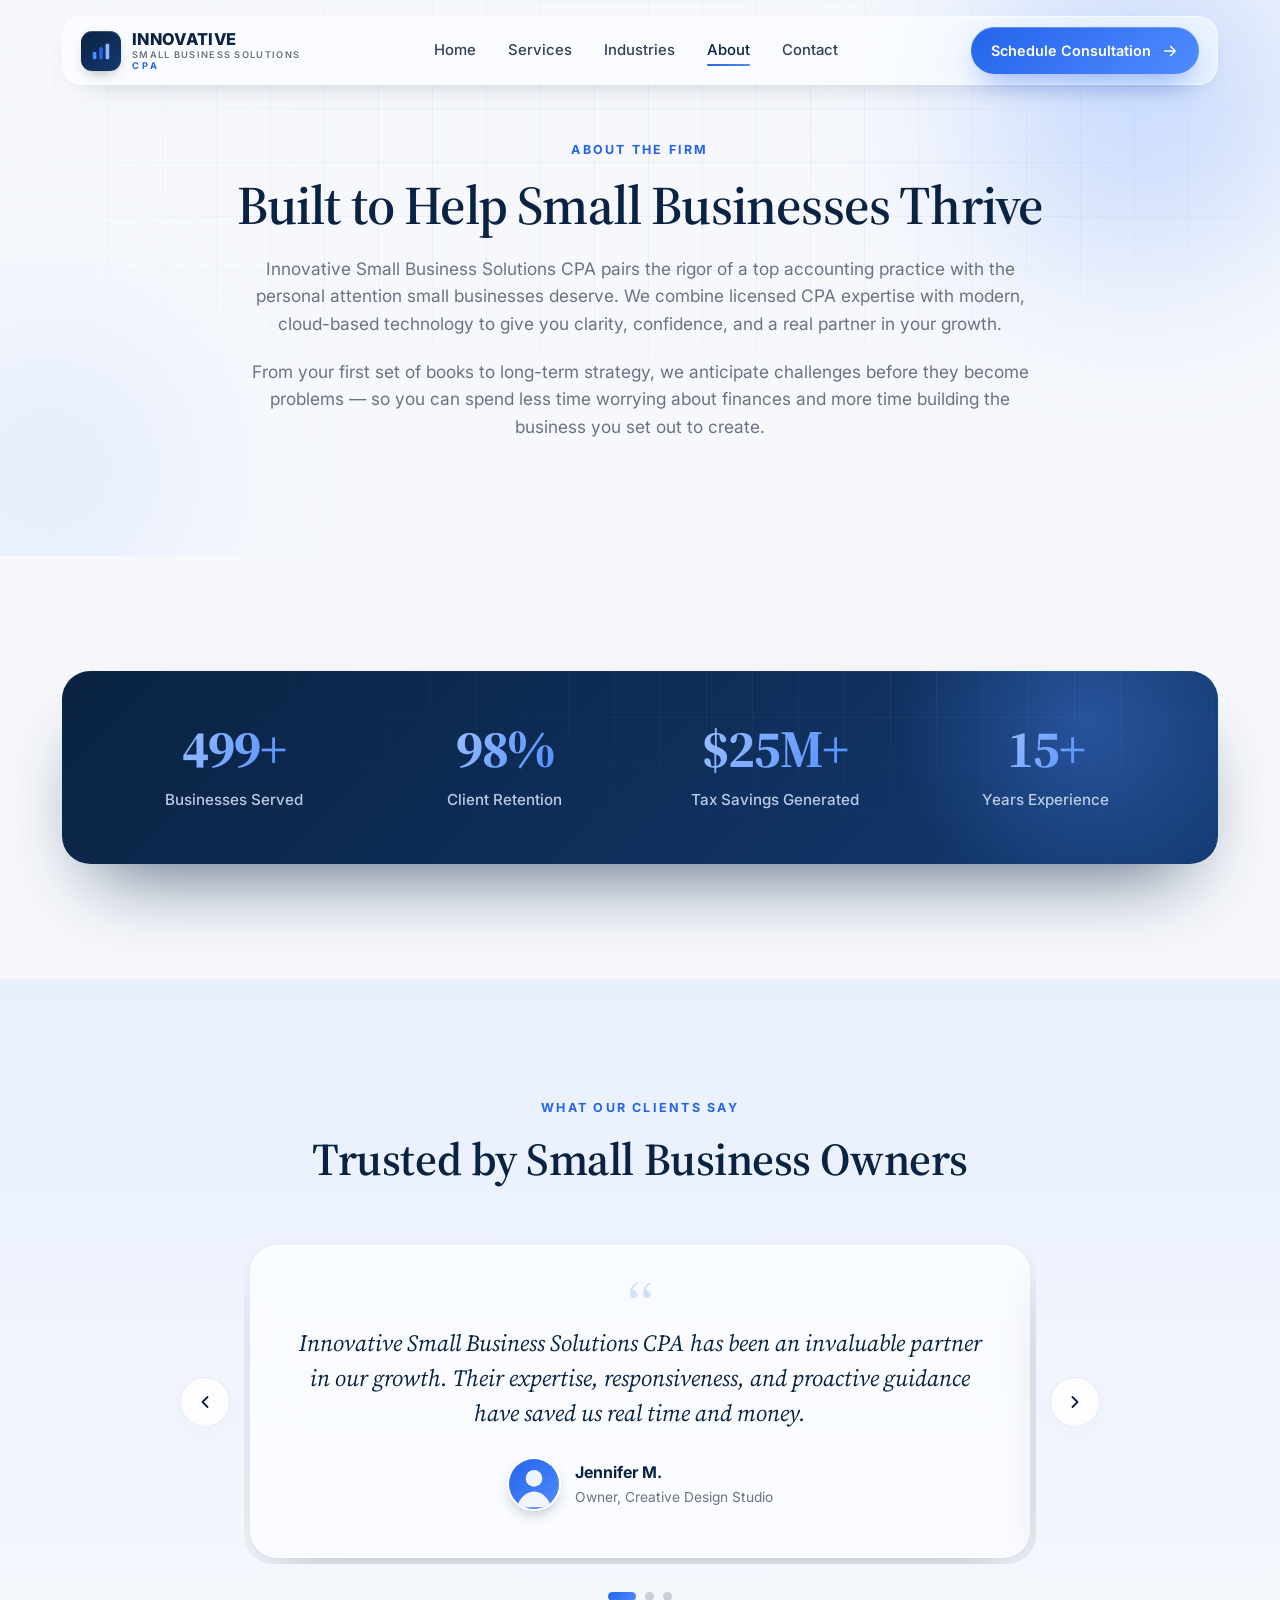
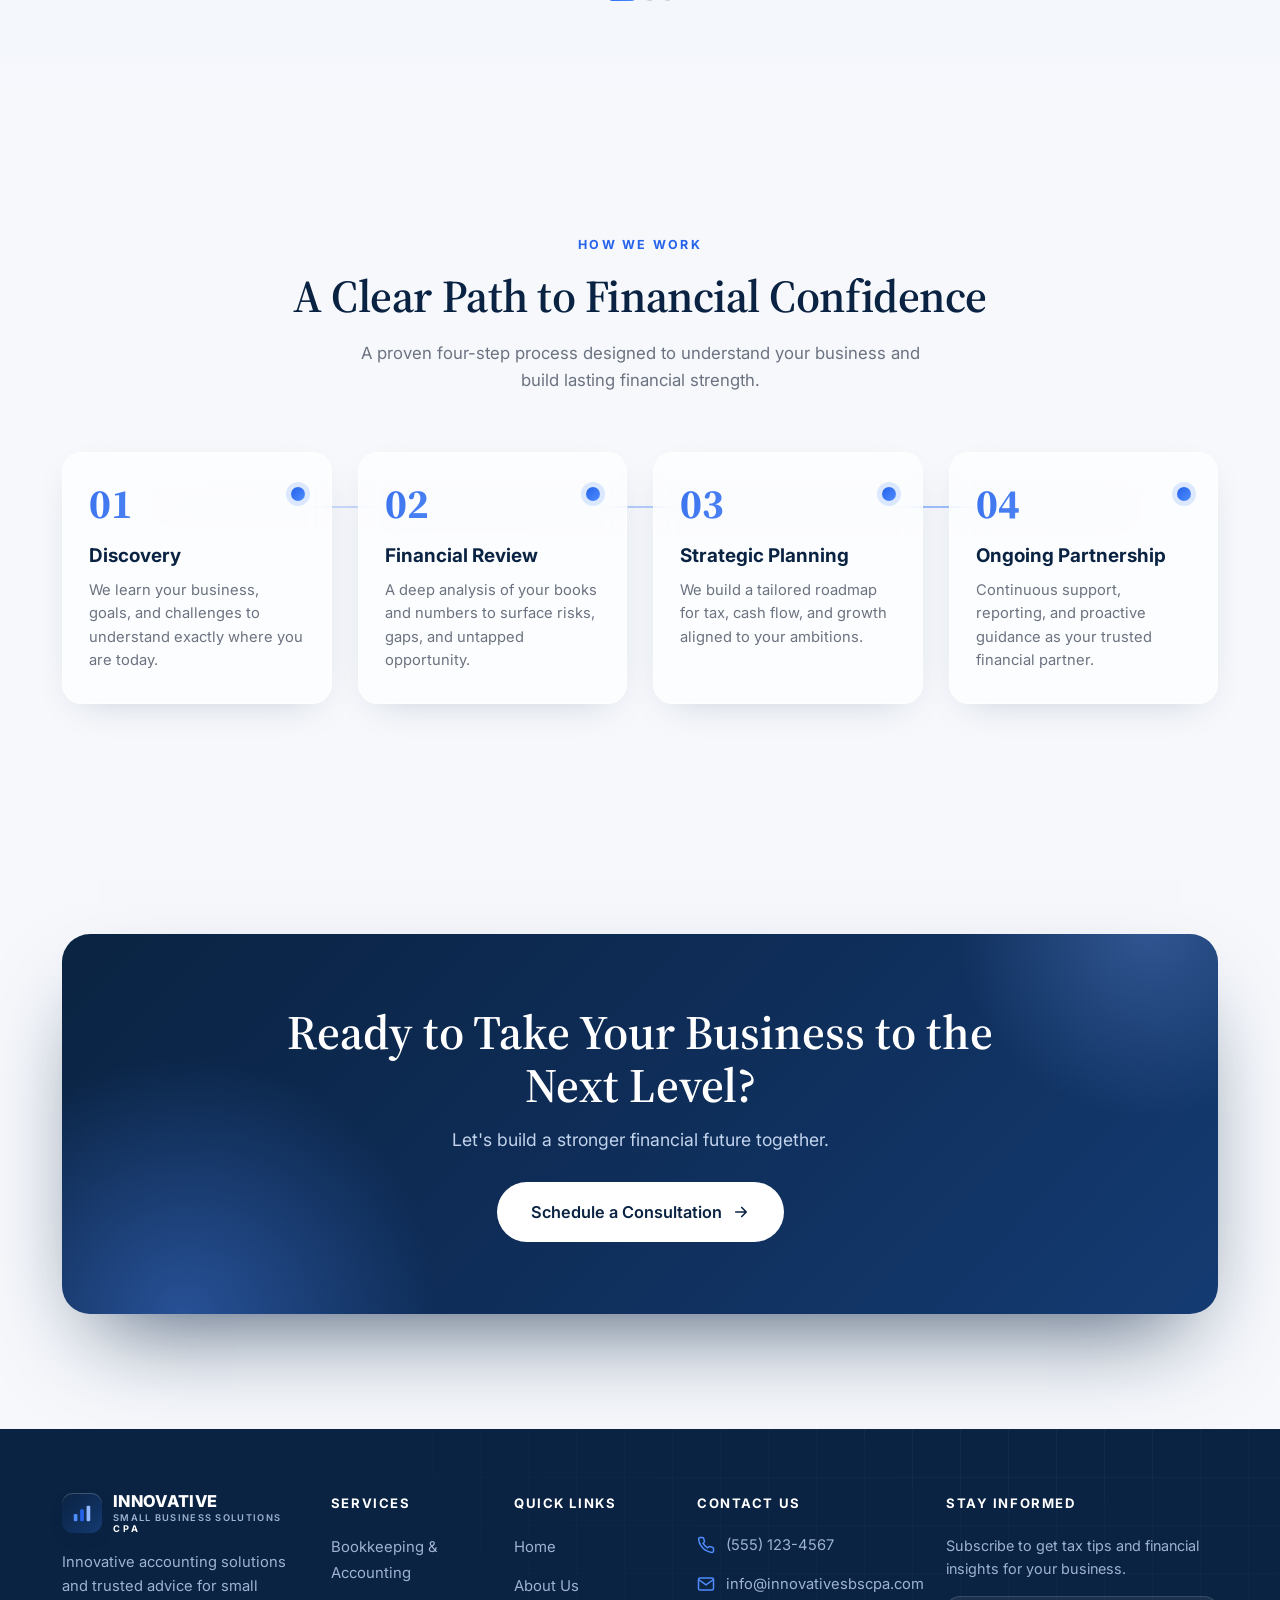
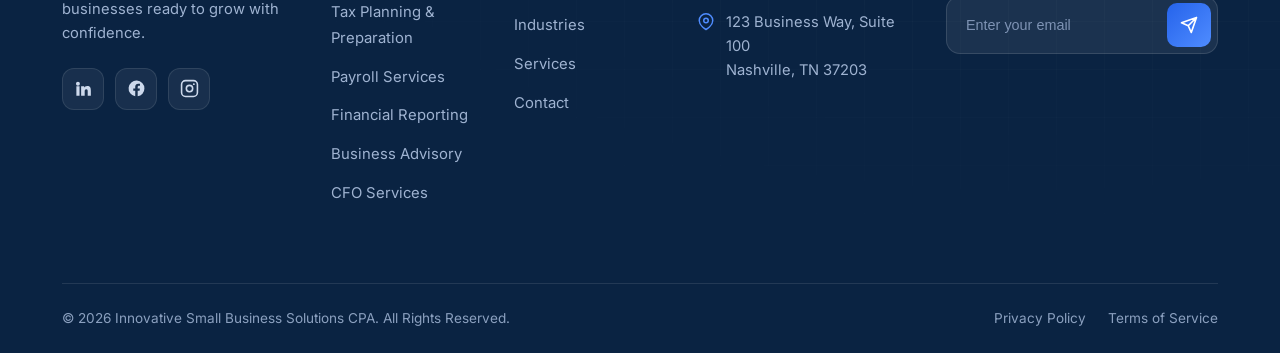
==== about.html @ 0bbaf1e1 "Add multi-page liquid-glass CPA website Restructures the site into separate pages reached from the s" ====
<!DOCTYPE html>
<html lang="en">
<head>
  <meta charset="UTF-8" />
  <meta name="viewport" content="width=device-width, initial-scale=1.0" />

  <title>About | Innovative Small Business Solutions CPA</title>
  <meta name="description" content="Licensed CPA expertise meets modern technology. Learn about our track record, our clients, and the proven process behind Innovative Small Business Solutions CPA." />
  <meta name="keywords" content="about CPA firm, small business accountant, CPA track record, accounting process" />
  <meta name="author" content="Innovative Small Business Solutions CPA" />
  <meta name="theme-color" content="#0A2342" />
  <link rel="canonical" href="https://zjhunter29.github.io/innovative-cpa/about.html" />

  <meta property="og:type" content="website" />
  <meta property="og:title" content="About | Innovative Small Business Solutions CPA" />
  <meta property="og:description" content="Licensed CPA expertise meets modern technology — built to help small businesses thrive." />
  <meta property="og:site_name" content="Innovative Small Business Solutions CPA" />
  <meta property="og:url" content="https://zjhunter29.github.io/innovative-cpa/about.html" />
  <meta name="twitter:card" content="summary_large_image" />
  <meta name="twitter:title" content="About | Innovative Small Business Solutions CPA" />
  <meta name="twitter:description" content="Built to help small businesses thrive." />

  <link rel="icon" href="data:image/svg+xml,%3Csvg xmlns='http://www.w3.org/2000/svg' viewBox='0 0 32 32'%3E%3Crect width='32' height='32' rx='8' fill='%230A2342'/%3E%3Crect x='8' y='17' width='4' height='7' rx='1.5' fill='%234F8CFF'/%3E%3Crect x='14' y='12' width='4' height='12' rx='1.5' fill='%232563EB'/%3E%3Crect x='20' y='8' width='4' height='16' rx='1.5' fill='%2393B8FF'/%3E%3C/svg%3E" />

  <link rel="preconnect" href="https://fonts.googleapis.com" />
  <link rel="preconnect" href="https://fonts.gstatic.com" crossorigin />
  <link href="https://fonts.googleapis.com/css2?family=Inter:wght@400;500;600;700;800;900&family=Source+Serif+4:opsz,wght@8..60,400;8..60,500;8..60,600;8..60,700&display=swap" rel="stylesheet" />

  <link rel="stylesheet" href="styles.css" />
  <noscript><style>.reveal{opacity:1 !important;transform:none !important}</style></noscript>
</head>
<body>
  <a class="skip-link" href="#main">Skip to content</a>

  <header class="nav" id="nav">
    <div class="container">
      <div class="nav-inner">
        <a class="brand" href="index.html" aria-label="Innovative Small Business Solutions CPA home">
          <span class="brand-mark" aria-hidden="true">
            <svg viewBox="0 0 24 24" fill="none"><rect x="3" y="13" width="4" height="8" rx="1.3" fill="#4F8CFF"/><rect x="10" y="8" width="4" height="13" rx="1.3" fill="#2563EB"/><rect x="17" y="4" width="4" height="17" rx="1.3" fill="#93B8FF"/></svg>
          </span>
          <span class="brand-text">
            <span class="b1">INNOVATIVE</span>
            <span class="b2">Small Business Solutions</span>
            <span class="b3">CPA</span>
          </span>
        </a>

        <nav class="nav-menu" aria-label="Primary">
          <div class="nav-links">
            <a href="index.html">Home</a>
            <a href="services.html">Services</a>
            <a href="industries.html">Industries</a>
            <a href="about.html" class="active" aria-current="page">About</a>
            <a href="contact.html">Contact</a>
          </div>
        </nav>

        <div class="nav-cta">
          <a href="contact.html" class="btn btn-primary">
            <span>Schedule Consultation</span>
            <svg viewBox="0 0 24 24" fill="none" stroke="currentColor" stroke-width="2.2" stroke-linecap="round" stroke-linejoin="round" aria-hidden="true"><path d="M5 12h14M13 6l6 6-6 6"/></svg>
          </a>
          <button class="nav-toggle" id="navToggle" aria-label="Toggle menu" aria-expanded="false" aria-controls="mobilePanel">
            <span></span><span></span><span></span>
          </button>
        </div>
      </div>
    </div>
  </header>

  <div class="mobile-panel" id="mobilePanel">
    <a href="index.html">Home <svg viewBox="0 0 24 24" fill="none" stroke="currentColor" stroke-width="2.2" stroke-linecap="round"><path d="M9 6l6 6-6 6"/></svg></a>
    <a href="services.html">Services <svg viewBox="0 0 24 24" fill="none" stroke="currentColor" stroke-width="2.2" stroke-linecap="round"><path d="M9 6l6 6-6 6"/></svg></a>
    <a href="industries.html">Industries <svg viewBox="0 0 24 24" fill="none" stroke="currentColor" stroke-width="2.2" stroke-linecap="round"><path d="M9 6l6 6-6 6"/></svg></a>
    <a href="about.html" class="active" aria-current="page">About <svg viewBox="0 0 24 24" fill="none" stroke="currentColor" stroke-width="2.2" stroke-linecap="round"><path d="M9 6l6 6-6 6"/></svg></a>
    <a href="contact.html">Contact <svg viewBox="0 0 24 24" fill="none" stroke="currentColor" stroke-width="2.2" stroke-linecap="round"><path d="M9 6l6 6-6 6"/></svg></a>
    <a href="contact.html" class="btn btn-primary">Schedule a Consultation</a>
  </div>

  <main id="main">
    <section class="section page-hero" id="about">
      <span class="orb orb-a" aria-hidden="true"></span>
      <span class="orb orb-b" style="opacity:.3" aria-hidden="true"></span>
      <div class="grid-bg" aria-hidden="true"></div>
      <div class="container">
        <div class="center">
          <span class="eyebrow reveal">About the Firm</span>
          <h1 class="page-title reveal d1">Built to Help Small Businesses Thrive</h1>
        </div>
        <div class="about-intro center">
          <p class="reveal d2">Innovative Small Business Solutions CPA pairs the rigor of a top accounting practice with the personal attention small businesses deserve. We combine licensed CPA expertise with modern, cloud-based technology to give you clarity, confidence, and a real partner in your growth.</p>
          <p class="reveal d3">From your first set of books to long-term strategy, we anticipate challenges before they become problems — so you can spend less time worrying about finances and more time building the business you set out to create.</p>
        </div>
      </div>
    </section>

    <!-- STATS -->
    <section class="section stats-band">
      <div class="container">
        <div class="stats-inner reveal">
          <div class="stats-grid">
            <div class="stat">
              <div class="num"><span class="gtext" data-target="500" data-suffix="+">0</span></div>
              <div class="lbl">Businesses Served</div>
            </div>
            <div class="stat">
              <div class="num"><span class="gtext" data-target="98" data-suffix="%">0</span></div>
              <div class="lbl">Client Retention</div>
            </div>
            <div class="stat">
              <div class="num"><span class="gtext" data-prefix="$" data-target="25" data-suffix="M+">0</span></div>
              <div class="lbl">Tax Savings Generated</div>
            </div>
            <div class="stat">
              <div class="num"><span class="gtext" data-target="15" data-suffix="+">0</span></div>
              <div class="lbl">Years Experience</div>
            </div>
          </div>
        </div>
      </div>
    </section>

    <!-- TESTIMONIALS -->
    <section class="section" id="testimonials" style="background:linear-gradient(180deg,rgba(219,232,255,.5),rgba(246,248,252,0))">
      <div class="container">
        <div class="center">
          <span class="eyebrow reveal">What Our Clients Say</span>
          <h2 class="section-title reveal d1">Trusted by Small Business Owners</h2>
        </div>

        <div class="testi-wrap reveal d2">
          <button class="t-arrow t-prev" aria-label="Previous testimonial"><svg viewBox="0 0 24 24" fill="none" stroke="currentColor" stroke-width="2.2" stroke-linecap="round" stroke-linejoin="round"><path d="M15 18l-6-6 6-6"/></svg></button>

          <div class="testi-viewport">
            <div class="testi-track" id="testiTrack">
              <div class="t-slide">
                <div class="t-card">
                  <div class="t-quote-mark">&ldquo;</div>
                  <p class="t-quote">Innovative Small Business Solutions CPA has been an invaluable partner in our growth. Their expertise, responsiveness, and proactive guidance have saved us real time and money.</p>
                  <div class="t-person">
                    <span class="av"><svg viewBox="0 0 54 54"><defs><linearGradient id="t1" x1="0" y1="0" x2="1" y2="1"><stop offset="0" stop-color="#2563EB"/><stop offset="1" stop-color="#4F8CFF"/></linearGradient></defs><rect width="54" height="54" fill="url(#t1)"/><circle cx="27" cy="21" r="9" fill="#fff" opacity=".92"/><path d="M9 52c2-12 12-17 18-17s16 5 18 17z" fill="#fff" opacity=".92"/></svg></span>
                    <div class="pmeta"><div class="pn">Jennifer M.</div><div class="pt">Owner, Creative Design Studio</div></div>
                  </div>
                </div>
              </div>
              <div class="t-slide">
                <div class="t-card">
                  <div class="t-quote-mark">&ldquo;</div>
                  <p class="t-quote">They transformed our messy books into a clear financial picture. For the first time we make decisions with real confidence — it feels like having a CFO on the team.</p>
                  <div class="t-person">
                    <span class="av"><svg viewBox="0 0 54 54"><defs><linearGradient id="t2" x1="0" y1="0" x2="1" y2="1"><stop offset="0" stop-color="#0A2342"/><stop offset="1" stop-color="#2563EB"/></linearGradient></defs><rect width="54" height="54" fill="url(#t2)"/><circle cx="27" cy="21" r="9" fill="#fff" opacity=".92"/><path d="M9 52c2-12 12-17 18-17s16 5 18 17z" fill="#fff" opacity=".92"/></svg></span>
                    <div class="pmeta"><div class="pn">Michael R.</div><div class="pt">Founder, BuildRight Construction</div></div>
                  </div>
                </div>
              </div>
              <div class="t-slide">
                <div class="t-card">
                  <div class="t-quote-mark">&ldquo;</div>
                  <p class="t-quote">Tax season used to be a nightmare. Now it's effortless. Their proactive planning found savings we never knew existed, and the support is genuinely personal.</p>
                  <div class="t-person">
                    <span class="av"><svg viewBox="0 0 54 54"><defs><linearGradient id="t3" x1="0" y1="0" x2="1" y2="1"><stop offset="0" stop-color="#4F8CFF"/><stop offset="1" stop-color="#7AA8FF"/></linearGradient></defs><rect width="54" height="54" fill="url(#t3)"/><circle cx="27" cy="21" r="9" fill="#fff" opacity=".92"/><path d="M9 52c2-12 12-17 18-17s16 5 18 17z" fill="#fff" opacity=".92"/></svg></span>
                    <div class="pmeta"><div class="pn">Sarah L.</div><div class="pt">CEO, Wellness Collective</div></div>
                  </div>
                </div>
              </div>
            </div>
          </div>

          <button class="t-arrow t-next" aria-label="Next testimonial"><svg viewBox="0 0 24 24" fill="none" stroke="currentColor" stroke-width="2.2" stroke-linecap="round" stroke-linejoin="round"><path d="M9 18l6-6-6-6"/></svg></button>
        </div>
        <div class="t-dots" id="testiDots" role="tablist" aria-label="Choose testimonial">
          <button class="t-dot active" role="tab" aria-selected="true" aria-label="Testimonial 1"></button>
          <button class="t-dot" role="tab" aria-selected="false" aria-label="Testimonial 2"></button>
          <button class="t-dot" role="tab" aria-selected="false" aria-label="Testimonial 3"></button>
        </div>
      </div>
    </section>

    <!-- PROCESS -->
    <section class="section" id="process">
      <div class="container">
        <div class="center">
          <span class="eyebrow reveal">How We Work</span>
          <h2 class="section-title reveal d1">A Clear Path to Financial Confidence</h2>
          <p class="section-sub reveal d2">A proven four-step process designed to understand your business and build lasting financial strength.</p>
        </div>

        <div class="proc-grid">
          <div class="proc-line" aria-hidden="true"></div>
          <article class="step reveal d1">
            <span class="sdot" aria-hidden="true"></span>
            <div class="snum">01</div>
            <h4>Discovery</h4>
            <p>We learn your business, goals, and challenges to understand exactly where you are today.</p>
          </article>
          <article class="step reveal d2">
            <span class="sdot" aria-hidden="true"></span>
            <div class="snum">02</div>
            <h4>Financial Review</h4>
            <p>A deep analysis of your books and numbers to surface risks, gaps, and untapped opportunity.</p>
          </article>
          <article class="step reveal d3">
            <span class="sdot" aria-hidden="true"></span>
            <div class="snum">03</div>
            <h4>Strategic Planning</h4>
            <p>We build a tailored roadmap for tax, cash flow, and growth aligned to your ambitions.</p>
          </article>
          <article class="step reveal d4">
            <span class="sdot" aria-hidden="true"></span>
            <div class="snum">04</div>
            <h4>Ongoing Partnership</h4>
            <p>Continuous support, reporting, and proactive guidance as your trusted financial partner.</p>
          </article>
        </div>
      </div>
    </section>

    <section class="section cta-band">
      <div class="container">
        <div class="cta-inner reveal">
          <h2>Ready to Take Your Business to the Next Level?</h2>
          <p>Let's build a stronger financial future together.</p>
          <a href="contact.html" class="btn btn-light">
            <span>Schedule a Consultation</span>
            <svg viewBox="0 0 24 24" fill="none" stroke="currentColor" stroke-width="2.2" stroke-linecap="round" stroke-linejoin="round" aria-hidden="true"><path d="M5 12h14M13 6l6 6-6 6"/></svg>
          </a>
        </div>
      </div>
    </section>
  </main>

  <footer class="footer">
    <div class="container">
      <div class="footer-top">
        <div class="footer-brand fcol">
          <a class="brand" href="index.html" aria-label="Innovative Small Business Solutions CPA home">
            <span class="brand-mark" aria-hidden="true">
              <svg viewBox="0 0 24 24" fill="none"><rect x="3" y="13" width="4" height="8" rx="1.3" fill="#4F8CFF"/><rect x="10" y="8" width="4" height="13" rx="1.3" fill="#2563EB"/><rect x="17" y="4" width="4" height="17" rx="1.3" fill="#93B8FF"/></svg>
            </span>
            <span class="brand-text">
              <span class="b1">INNOVATIVE</span>
              <span class="b2">Small Business Solutions</span>
              <span class="b3">CPA</span>
            </span>
          </a>
          <p>Innovative accounting solutions and trusted advice for small businesses ready to grow with confidence.</p>
          <div class="socials">
            <a href="#" aria-label="LinkedIn"><svg viewBox="0 0 24 24" fill="currentColor"><path d="M4.98 3.5a2.5 2.5 0 1 1 0 5 2.5 2.5 0 0 1 0-5zM3 9h4v12H3zM9 9h3.8v1.7h.1c.5-1 1.8-2 3.7-2 4 0 4.7 2.6 4.7 6V21h-4v-5.3c0-1.3 0-2.9-1.8-2.9s-2 1.4-2 2.8V21H9z"/></svg></a>
            <a href="#" aria-label="Facebook"><svg viewBox="0 0 24 24" fill="currentColor"><path d="M22 12a10 10 0 1 0-11.6 9.9v-7H7.9V12h2.5V9.8c0-2.5 1.5-3.9 3.8-3.9 1.1 0 2.2.2 2.2.2v2.5h-1.3c-1.2 0-1.6.8-1.6 1.6V12h2.8l-.45 2.9h-2.35v7A10 10 0 0 0 22 12z"/></svg></a>
            <a href="#" aria-label="Instagram"><svg viewBox="0 0 24 24" fill="none" stroke="currentColor" stroke-width="2"><rect x="2" y="2" width="20" height="20" rx="5"/><circle cx="12" cy="12" r="4"/><circle cx="17.5" cy="6.5" r="1.2" fill="currentColor" stroke="none"/></svg></a>
          </div>
        </div>

        <div class="fcol">
          <h5>Services</h5>
          <ul>
            <li><a href="services.html">Bookkeeping &amp; Accounting</a></li>
            <li><a href="services.html">Tax Planning &amp; Preparation</a></li>
            <li><a href="services.html">Payroll Services</a></li>
            <li><a href="services.html">Financial Reporting</a></li>
            <li><a href="services.html">Business Advisory</a></li>
            <li><a href="services.html">CFO Services</a></li>
          </ul>
        </div>

        <div class="fcol">
          <h5>Quick Links</h5>
          <ul>
            <li><a href="index.html">Home</a></li>
            <li><a href="about.html">About Us</a></li>
            <li><a href="industries.html">Industries</a></li>
            <li><a href="services.html">Services</a></li>
            <li><a href="contact.html">Contact</a></li>
          </ul>
        </div>

        <div class="fcol">
          <h5>Contact Us</h5>
          <div class="ci"><svg viewBox="0 0 24 24" fill="none" stroke="currentColor" stroke-width="2"><path d="M22 16.9v3a2 2 0 0 1-2.2 2 19.8 19.8 0 0 1-8.6-3 19.5 19.5 0 0 1-6-6 19.8 19.8 0 0 1-3-8.6A2 2 0 0 1 4.1 2h3a2 2 0 0 1 2 1.7c.1 1 .4 1.9.7 2.8a2 2 0 0 1-.5 2.1L8.1 9.9a16 16 0 0 0 6 6l1.3-1.2a2 2 0 0 1 2.1-.5c.9.3 1.8.6 2.8.7a2 2 0 0 1 1.7 2z"/></svg><a href="tel:+15551234567">(555) 123-4567</a></div>
          <div class="ci"><svg viewBox="0 0 24 24" fill="none" stroke="currentColor" stroke-width="2"><rect x="2" y="4" width="20" height="16" rx="2"/><path d="m22 6-10 7L2 6"/></svg><a href="mailto:info@innovativesbscpa.com">info@innovativesbscpa.com</a></div>
          <div class="ci"><svg viewBox="0 0 24 24" fill="none" stroke="currentColor" stroke-width="2"><path d="M21 10c0 7-9 12-9 12s-9-5-9-12a9 9 0 0 1 18 0z"/><circle cx="12" cy="10" r="3"/></svg><span>123 Business Way, Suite 100<br />Nashville, TN 37203</span></div>
        </div>

        <div class="fcol news">
          <h5>Stay Informed</h5>
          <p>Subscribe to get tax tips and financial insights for your business.</p>
          <form class="news-form" id="newsForm" novalidate>
            <input type="email" id="newsEmail" placeholder="Enter your email" aria-label="Email address" required />
            <button type="submit" aria-label="Subscribe"><svg viewBox="0 0 24 24" fill="none" stroke="currentColor" stroke-width="2.2" stroke-linecap="round" stroke-linejoin="round"><path d="M22 2 11 13M22 2l-7 20-4-9-9-4 20-7z"/></svg></button>
          </form>
          <p class="news-note" id="newsNote">Thanks — you're subscribed!</p>
        </div>
      </div>

      <div class="footer-bottom">
        <p>&copy; <span id="year">2026</span> Innovative Small Business Solutions CPA. All Rights Reserved.</p>
        <div class="fb-links">
          <a href="#">Privacy Policy</a>
          <a href="#">Terms of Service</a>
        </div>
      </div>
    </div>
  </footer>

  <script src="script.js"></script>
</body>
</html>
---- styles.css ----
/* ============================================================
   DESIGN TOKENS
============================================================ */
:root{
  --primary:#0A2342;
  --secondary:#2563EB;
  --accent:#4F8CFF;
  --bg:#F6F8FC;
  --text:#111827;
  --subtext:#6B7280;

  --glass:rgba(255,255,255,0.65);
  --glass-strong:rgba(255,255,255,0.82);
  --glass-border:rgba(255,255,255,0.75);
  --glass-shadow:0 24px 60px -22px rgba(10,35,66,0.30);
  --card-shadow:0 12px 40px -18px rgba(10,35,66,0.22);

  --grad-brand:linear-gradient(135deg,#2563EB 0%,#4F8CFF 100%);
  --grad-text:linear-gradient(115deg,#2563EB 0%,#4F8CFF 60%,#7AA8FF 100%);
  --grad-dark:linear-gradient(135deg,#0A2342 0%,#0E2C56 45%,#143b72 100%);

  --font-sans:'Inter',system-ui,-apple-system,Segoe UI,Roboto,Helvetica,Arial,sans-serif;
  --font-serif:'Source Serif 4','Iowan Old Style',Georgia,'Times New Roman',serif;

  --radius-xl:28px;
  --radius:20px;
  --radius-sm:14px;
  --radius-pill:999px;

  --container:1200px;
  --nav-h:78px;

  --ease:cubic-bezier(.22,1,.36,1);
  --ease-out:cubic-bezier(.16,1,.3,1);
}

/* ============================================================
   RESET & BASE
============================================================ */
*,*::before,*::after{box-sizing:border-box;margin:0;padding:0}
html{scroll-behavior:smooth;-webkit-text-size-adjust:100%}
body{
  font-family:var(--font-sans);
  color:var(--text);
  background:var(--bg);
  line-height:1.6;
  -webkit-font-smoothing:antialiased;
  text-rendering:optimizeLegibility;
  overflow-x:hidden;
}
body.menu-open{overflow:hidden}
img,svg{display:block;max-width:100%}
a{color:inherit;text-decoration:none}
button{font-family:inherit;cursor:pointer;border:none;background:none}
ul{list-style:none}
section{scroll-margin-top:var(--nav-h)}
::selection{background:rgba(79,140,255,.25)}

:focus-visible{outline:3px solid var(--accent);outline-offset:3px;border-radius:6px}

.skip-link{
  position:absolute;left:-999px;top:8px;z-index:2000;
  background:var(--primary);color:#fff;padding:10px 18px;border-radius:10px;font-weight:600;
}
.skip-link:focus{left:12px}

/* ============================================================
   LAYOUT HELPERS
============================================================ */
.container{width:100%;max-width:var(--container);margin-inline:auto;padding-inline:22px}
.section{position:relative;padding-block:clamp(64px,9vw,118px);overflow:hidden}
.center{text-align:center}
.eyebrow{
  display:inline-block;font-size:.78rem;font-weight:700;letter-spacing:.18em;
  text-transform:uppercase;color:var(--secondary);margin-bottom:16px;
}
.section-title{
  font-family:var(--font-serif);font-weight:600;color:var(--primary);
  font-size:clamp(1.9rem,3.8vw,2.85rem);line-height:1.12;letter-spacing:-.01em;
}
.section-sub{
  color:var(--subtext);font-size:1.05rem;max-width:600px;margin-top:18px;
}
.center .section-sub{margin-inline:auto}

/* gradient text */
.gtext{
  background:var(--grad-text);-webkit-background-clip:text;background-clip:text;
  -webkit-text-fill-color:transparent;color:transparent;
}

/* ============================================================
   GLASS PRIMITIVE
============================================================ */
.glass{
  background:var(--glass);
  backdrop-filter:blur(22px) saturate(160%);
  -webkit-backdrop-filter:blur(22px) saturate(160%);
  border:1px solid var(--glass-border);
  box-shadow:var(--card-shadow);
}

/* glass light-sweep reflection */
.sweep{position:relative;overflow:hidden}
.sweep::after{
  content:"";position:absolute;inset:0;pointer-events:none;
  background:linear-gradient(120deg,transparent 32%,rgba(255,255,255,.55) 48%,rgba(255,255,255,.18) 54%,transparent 70%);
  transform:translateX(-130%);transition:transform .9s var(--ease-out);
}
.sweep:hover::after{transform:translateX(130%)}

/* ============================================================
   BUTTONS
============================================================ */
.btn{
  display:inline-flex;align-items:center;gap:10px;justify-content:center;
  font-weight:600;font-size:.98rem;padding:15px 26px;border-radius:var(--radius-pill);
  transition:transform .35s var(--ease),box-shadow .35s var(--ease),background .35s var(--ease),color .3s ease;
  white-space:nowrap;
}
.btn svg{width:18px;height:18px;transition:transform .35s var(--ease)}
.btn-primary{
  color:#fff;background:var(--grad-brand);
  box-shadow:0 12px 30px -10px rgba(37,99,235,.6), inset 0 1px 0 rgba(255,255,255,.25);
}
.btn-primary:hover{transform:translateY(-3px);box-shadow:0 20px 40px -10px rgba(37,99,235,.75), 0 0 0 4px rgba(79,140,255,.18)}
.btn-primary:hover svg{transform:translateX(4px)}
.btn-ghost{
  color:var(--primary);background:var(--glass-strong);
  border:1px solid rgba(10,35,66,.10);backdrop-filter:blur(12px);
  box-shadow:0 8px 24px -16px rgba(10,35,66,.4);
}
.btn-ghost:hover{transform:translateY(-3px);border-color:rgba(37,99,235,.35);box-shadow:0 14px 30px -14px rgba(37,99,235,.4)}
.btn-ghost:hover svg{transform:translateY(3px)}
.btn-light{color:var(--primary);background:#fff}
.btn-light:hover{transform:translateY(-3px);box-shadow:0 20px 44px -16px rgba(0,0,0,.4)}
.btn-light:hover svg{transform:translateX(4px)}

/* ============================================================
   BACKGROUND ATMOSPHERE
============================================================ */
.orb{position:absolute;border-radius:50%;filter:blur(70px);opacity:.5;z-index:0;pointer-events:none}
.orb-a{width:520px;height:520px;background:radial-gradient(circle,#7AA8FF,transparent 65%);top:-160px;right:-120px}
.orb-b{width:460px;height:460px;background:radial-gradient(circle,#A5C4FF,transparent 65%);top:240px;left:-180px;opacity:.4}
.grid-bg{
  position:absolute;inset:0;z-index:0;pointer-events:none;
  background-image:linear-gradient(rgba(37,99,235,.06) 1px,transparent 1px),
                   linear-gradient(90deg,rgba(37,99,235,.06) 1px,transparent 1px);
  background-size:54px 54px;
  -webkit-mask-image:radial-gradient(ellipse 80% 60% at 50% 30%,#000 30%,transparent 78%);
  mask-image:radial-gradient(ellipse 80% 60% at 50% 30%,#000 30%,transparent 78%);
  animation:gridpan 28s linear infinite;
}
@keyframes gridpan{from{background-position:0 0}to{background-position:54px 54px}}

/* ============================================================
   NAVBAR
============================================================ */
.nav{
  position:fixed;top:0;left:0;right:0;z-index:1000;
  transition:padding .35s var(--ease),background .35s ease,box-shadow .35s ease,backdrop-filter .35s ease;
  padding:16px 0;
}
.nav-inner{
  display:flex;align-items:center;justify-content:space-between;gap:24px;
  padding:10px 18px;border-radius:var(--radius);
  background:rgba(255,255,255,.55);
  border:1px solid rgba(255,255,255,.6);
  backdrop-filter:blur(18px) saturate(160%);
  -webkit-backdrop-filter:blur(18px) saturate(160%);
  box-shadow:0 10px 34px -22px rgba(10,35,66,.4);
  transition:box-shadow .35s ease,background .35s ease;
}
.nav.scrolled{padding:8px 0}
.nav.scrolled .nav-inner{background:rgba(255,255,255,.78);box-shadow:0 14px 40px -24px rgba(10,35,66,.55)}

.brand{display:flex;align-items:center;gap:11px;flex-shrink:0}
.brand-mark{width:40px;height:40px;border-radius:11px;background:var(--grad-dark);
  display:grid;place-items:center;box-shadow:inset 0 1px 0 rgba(255,255,255,.2),0 6px 16px -8px rgba(10,35,66,.6)}
.brand-mark svg{width:22px;height:22px}
.brand-text{display:flex;flex-direction:column;line-height:1}
.brand-text .b1{font-weight:800;font-size:1.02rem;letter-spacing:.02em;color:var(--primary)}
.brand-text .b2{font-size:.58rem;letter-spacing:.14em;text-transform:uppercase;color:var(--subtext);margin-top:3px;font-weight:600}
.brand-text .b3{font-size:.58rem;letter-spacing:.34em;text-transform:uppercase;color:var(--secondary);font-weight:700;margin-top:2px}

.nav-menu{display:none}
.nav-links{display:flex;align-items:center;gap:4px}
.nav-links a{
  position:relative;font-size:.93rem;font-weight:500;color:#334155;
  padding:9px 14px;border-radius:10px;transition:color .25s ease,background .25s ease;
}
.nav-links a::after{
  content:"";position:absolute;left:14px;right:14px;bottom:5px;height:2px;border-radius:2px;
  background:var(--grad-brand);transform:scaleX(0);transform-origin:left;transition:transform .3s var(--ease);
}
.nav-links a:hover{color:var(--primary)}
.nav-links a.active{color:var(--primary)}
.nav-links a:hover::after,.nav-links a.active::after{transform:scaleX(1)}

.nav-cta{display:flex;align-items:center;gap:10px}
.nav-cta .btn{padding:12px 20px;font-size:.9rem}

.nav-toggle{
  display:inline-flex;flex-direction:column;justify-content:center;gap:5px;
  width:46px;height:46px;border-radius:12px;background:rgba(255,255,255,.6);
  border:1px solid rgba(10,35,66,.08);
}
.nav-toggle span{display:block;width:20px;height:2px;margin-inline:auto;background:var(--primary);border-radius:2px;transition:transform .3s var(--ease),opacity .2s ease}
.nav.open .nav-toggle span:nth-child(1){transform:translateY(7px) rotate(45deg)}
.nav.open .nav-toggle span:nth-child(2){opacity:0}
.nav.open .nav-toggle span:nth-child(3){transform:translateY(-7px) rotate(-45deg)}

/* mobile dropdown panel */
.mobile-panel{
  position:fixed;inset:0 0 0 0;top:0;z-index:999;
  padding:calc(var(--nav-h) + 16px) 22px 28px;
  background:rgba(246,248,252,.92);
  backdrop-filter:blur(22px);-webkit-backdrop-filter:blur(22px);
  transform:translateY(-12px);opacity:0;pointer-events:none;
  transition:opacity .3s ease,transform .35s var(--ease);
  display:flex;flex-direction:column;gap:8px;
}
.nav.open + .mobile-panel{opacity:1;transform:none;pointer-events:auto}
.mobile-panel a{
  font-size:1.15rem;font-weight:600;color:var(--primary);
  padding:16px 18px;border-radius:14px;background:rgba(255,255,255,.6);
  border:1px solid rgba(255,255,255,.7);display:flex;align-items:center;justify-content:space-between;
}
.mobile-panel a.active{border-color:rgba(37,99,235,.4);color:var(--secondary)}
.mobile-panel a svg{width:18px;height:18px;color:var(--secondary)}
.mobile-panel .btn{margin-top:10px;padding:17px}

/* ============================================================
   HERO (home)
============================================================ */
.hero{position:relative;display:grid;align-items:center;min-height:100svh;
  padding-top:calc(var(--nav-h) + 40px);padding-bottom:72px;overflow:hidden}
.hero-grid{display:grid;gap:48px;align-items:center;position:relative;z-index:2}

.hero-badge{
  display:inline-flex;align-items:center;gap:9px;font-size:.8rem;font-weight:600;color:var(--primary);
  padding:8px 15px;border-radius:var(--radius-pill);margin-bottom:26px;
  background:rgba(255,255,255,.6);border:1px solid rgba(255,255,255,.7);
  box-shadow:0 8px 22px -16px rgba(10,35,66,.5);
}
.hero-badge .dot{width:8px;height:8px;border-radius:50%;background:#22c55e;box-shadow:0 0 0 4px rgba(34,197,94,.18);animation:pulse 2.4s ease-in-out infinite}
@keyframes pulse{0%,100%{box-shadow:0 0 0 4px rgba(34,197,94,.18)}50%{box-shadow:0 0 0 7px rgba(34,197,94,.05)}}

.hero h1{
  font-family:var(--font-serif);font-weight:600;color:var(--primary);
  font-size:clamp(2.7rem,6.6vw,4.6rem);line-height:1.04;letter-spacing:-.018em;
}
.hero-lead{color:var(--subtext);font-size:clamp(1.05rem,1.6vw,1.22rem);max-width:520px;margin-top:24px}
.hero-actions{display:flex;flex-wrap:wrap;gap:14px;margin-top:34px}

.trust{display:flex;align-items:center;gap:14px;margin-top:38px}
.avatars{display:flex}
.avatars .av{
  width:42px;height:42px;border-radius:50%;border:2.5px solid #fff;margin-left:-12px;
  box-shadow:0 4px 12px -4px rgba(10,35,66,.4);overflow:hidden;
}
.avatars .av:first-child{margin-left:0}
.trust-text{font-size:.9rem;color:var(--subtext);line-height:1.35}
.trust-text strong{color:var(--primary);font-weight:600;display:block}

/* hero visual / dashboard cluster (static — no float) */
.hero-visual{position:relative;min-height:430px}
.dash{
  position:relative;display:flex;flex-direction:column;gap:18px;
  padding:6px;max-width:420px;margin-inline:auto;
}

.dcard{border-radius:var(--radius);padding:22px 24px;position:relative}
.dcard.glass{box-shadow:var(--glass-shadow)}
.dcard .dlabel{font-size:.74rem;font-weight:700;letter-spacing:.12em;text-transform:uppercase;color:var(--subtext)}
.dcard-main .dtitle{display:flex;align-items:center;justify-content:space-between;margin-bottom:16px}
.dcard-main .dtitle span{font-weight:700;color:var(--primary);font-size:.96rem}
.dcard-main .pill{font-size:.7rem;font-weight:700;color:#16a34a;background:rgba(34,197,94,.12);padding:5px 9px;border-radius:8px}
.drow{display:flex;align-items:flex-end;justify-content:space-between;gap:16px}
.dval{font-size:2rem;font-weight:800;color:var(--primary);line-height:1;letter-spacing:-.02em}
.dval.green{color:#16a34a}
.dsub{font-size:.8rem;color:var(--subtext);margin-top:7px}
.dsub .up{color:#16a34a;font-weight:700}
.chart{width:130px;height:54px;flex-shrink:0}

.dmini{display:flex;align-items:center;gap:16px}
.dmini .icon{
  width:48px;height:48px;border-radius:14px;flex-shrink:0;display:grid;place-items:center;color:#fff;
  box-shadow:0 10px 22px -10px rgba(37,99,235,.6);
}
.dmini .icon.blue{background:var(--grad-brand)}
.dmini .icon.mint{background:linear-gradient(135deg,#10b981,#34d399);box-shadow:0 10px 22px -10px rgba(16,185,129,.6)}
.dmini .icon svg{width:22px;height:22px}
.dmini .meta{flex:1}
.dmini .meta .v{font-size:1.5rem;font-weight:800;color:var(--primary);line-height:1.1;letter-spacing:-.02em}
.dmini .meta .v.mint{color:#10b981}

.spark{position:absolute;border-radius:var(--radius-sm);padding:11px 15px;z-index:3;display:flex;align-items:center;gap:9px;font-size:.8rem;font-weight:600;color:var(--primary)}
.spark svg{width:18px;height:18px;color:var(--secondary)}
.spark-1{top:-14px;left:-10px}
.spark-2{bottom:6px;right:-18px}

/* ============================================================
   PAGE HERO (subpages)
============================================================ */
.page-hero{padding-top:calc(var(--nav-h) + 58px)}
.page-hero .container{position:relative;z-index:2}
.page-title{
  font-family:var(--font-serif);font-weight:600;color:var(--primary);
  font-size:clamp(2.3rem,5vw,3.4rem);line-height:1.08;letter-spacing:-.015em;
}
.page-lead{color:var(--subtext);font-size:clamp(1.02rem,1.5vw,1.18rem);max-width:640px;margin:18px auto 0}
.about-intro{max-width:780px;margin-inline:auto}
.about-intro p{color:var(--subtext);font-size:1.08rem;margin-top:20px}

/* ============================================================
   FEATURE / SERVICE CARDS
============================================================ */
.cards-grid{display:grid;gap:22px;margin-top:54px}
.feature-card{
  border-radius:var(--radius);padding:30px 28px 32px;position:relative;
  transition:transform .45s var(--ease),box-shadow .45s var(--ease);
  background:var(--glass);backdrop-filter:blur(20px) saturate(150%);
  -webkit-backdrop-filter:blur(20px) saturate(150%);
  border:1px solid var(--glass-border);box-shadow:var(--card-shadow);
}
.feature-card::before{
  content:"";position:absolute;inset:0;border-radius:inherit;padding:1.4px;
  background:linear-gradient(135deg,var(--accent),rgba(79,140,255,0) 45%);
  -webkit-mask:linear-gradient(#000 0 0) content-box,linear-gradient(#000 0 0);
  -webkit-mask-composite:xor;mask-composite:exclude;
  opacity:0;transition:opacity .45s ease;pointer-events:none;
}
.feature-card:hover{transform:translateY(-10px);box-shadow:0 32px 60px -28px rgba(37,99,235,.45)}
.feature-card:hover::before{opacity:1}
.ico{
  width:56px;height:56px;border-radius:16px;display:grid;place-items:center;color:#fff;
  background:var(--grad-brand);margin-bottom:22px;
  box-shadow:0 14px 28px -12px rgba(37,99,235,.65),inset 0 1px 0 rgba(255,255,255,.3);
  transition:transform .45s var(--ease);
}
.feature-card:hover .ico{transform:scale(1.06) rotate(-3deg)}
.ico svg{width:27px;height:27px}
.feature-card h3{font-size:1.18rem;color:var(--primary);font-weight:700;margin-bottom:10px}
.feature-card p{color:var(--subtext);font-size:.95rem}

/* ============================================================
   STATS
============================================================ */
.stats-band{position:relative}
.stats-inner{
  border-radius:var(--radius-xl);padding:clamp(34px,5vw,52px);
  background:var(--grad-dark);position:relative;overflow:hidden;
  box-shadow:0 40px 80px -34px rgba(10,35,66,.7);
}
.stats-inner::before{content:"";position:absolute;width:420px;height:420px;border-radius:50%;
  background:radial-gradient(circle,rgba(79,140,255,.35),transparent 65%);top:-160px;right:-80px}
.stats-inner::after{content:"";position:absolute;inset:0;
  background-image:linear-gradient(rgba(255,255,255,.05) 1px,transparent 1px),linear-gradient(90deg,rgba(255,255,255,.05) 1px,transparent 1px);
  background-size:46px 46px;-webkit-mask-image:radial-gradient(ellipse at 70% 0%,#000,transparent 70%);mask-image:radial-gradient(ellipse at 70% 0%,#000,transparent 70%)}
.stats-grid{position:relative;z-index:2;display:grid;gap:30px;grid-template-columns:repeat(2,1fr);text-align:center}
.stat .num{font-family:var(--font-serif);font-weight:700;color:#fff;font-size:clamp(2.3rem,5vw,3.3rem);line-height:1;letter-spacing:-.02em}
.stat .num .gtext{background:linear-gradient(120deg,#9cc0ff,#4F8CFF);-webkit-background-clip:text;background-clip:text;-webkit-text-fill-color:transparent}
.stat .lbl{color:#b9cbe6;font-size:.95rem;margin-top:12px;font-weight:500}

/* ============================================================
   TESTIMONIALS
============================================================ */
.testi-wrap{position:relative;max-width:920px;margin:54px auto 0;display:flex;align-items:center;gap:14px}
.testi-viewport{overflow:hidden;flex:1;border-radius:var(--radius-xl)}
.testi-track{display:flex;transition:transform .65s var(--ease)}
.t-slide{min-width:100%;padding:6px}
.t-card{
  border-radius:var(--radius-xl);padding:clamp(28px,4vw,46px);text-align:center;position:relative;
  background:var(--glass);backdrop-filter:blur(20px) saturate(150%);-webkit-backdrop-filter:blur(20px) saturate(150%);
  border:1px solid var(--glass-border);box-shadow:var(--glass-shadow);
}
.t-quote-mark{font-family:var(--font-serif);font-size:4.5rem;line-height:.5;color:rgba(37,99,235,.18);height:34px}
.t-quote{font-family:var(--font-serif);font-size:clamp(1.1rem,2vw,1.45rem);color:var(--primary);font-style:italic;line-height:1.5;margin-bottom:26px}
.t-person{display:flex;align-items:center;justify-content:center;gap:14px}
.t-person .av{width:54px;height:54px;border-radius:50%;overflow:hidden;border:2px solid #fff;box-shadow:0 6px 16px -6px rgba(10,35,66,.4)}
.t-person .pmeta{text-align:left}
.t-person .pmeta .pn{font-weight:700;color:var(--primary)}
.t-person .pmeta .pt{font-size:.86rem;color:var(--subtext)}

.t-arrow{
  width:50px;height:50px;border-radius:50%;flex-shrink:0;display:grid;place-items:center;color:var(--primary);
  background:var(--glass-strong);border:1px solid rgba(10,35,66,.08);box-shadow:var(--card-shadow);
  transition:transform .3s var(--ease),color .3s ease,background .3s ease;
}
.t-arrow:hover{transform:scale(1.08);color:var(--secondary)}
.t-arrow svg{width:20px;height:20px}
.t-dots{display:flex;justify-content:center;gap:9px;margin-top:28px}
.t-dot{width:9px;height:9px;border-radius:50%;background:rgba(10,35,66,.18);transition:all .35s var(--ease)}
.t-dot.active{width:28px;border-radius:6px;background:var(--grad-brand)}

/* ============================================================
   INDUSTRIES
============================================================ */
.ind-grid{display:grid;gap:18px;margin-top:54px;grid-template-columns:repeat(2,1fr)}
.ind-card{
  border-radius:var(--radius);padding:26px 24px;display:flex;align-items:center;gap:16px;
  background:var(--glass);backdrop-filter:blur(16px);-webkit-backdrop-filter:blur(16px);
  border:1px solid var(--glass-border);box-shadow:var(--card-shadow);
  transition:transform .4s var(--ease),box-shadow .4s var(--ease);
}
.ind-card:hover{transform:translateY(-6px);box-shadow:0 26px 50px -26px rgba(37,99,235,.4)}
.ind-card .iico{
  width:50px;height:50px;border-radius:14px;flex-shrink:0;display:grid;place-items:center;color:var(--secondary);
  background:linear-gradient(135deg,rgba(37,99,235,.12),rgba(79,140,255,.05));border:1px solid rgba(37,99,235,.12);
  transition:transform .4s var(--ease)}
.ind-card:hover .iico{transform:scale(1.08)}
.ind-card .iico svg{width:25px;height:25px}
.ind-card h4{font-size:1.05rem;color:var(--primary)}
.ind-card p{font-size:.84rem;color:var(--subtext);margin-top:3px}

/* ============================================================
   PROCESS
============================================================ */
.proc-grid{position:relative;display:grid;gap:26px;margin-top:58px}
.proc-line{display:none}
.step{position:relative;border-radius:var(--radius);padding:30px 26px;background:var(--glass);
  backdrop-filter:blur(16px);-webkit-backdrop-filter:blur(16px);border:1px solid var(--glass-border);box-shadow:var(--card-shadow);
  transition:transform .4s var(--ease),box-shadow .4s var(--ease)}
.step:hover{transform:translateY(-8px);box-shadow:0 30px 56px -28px rgba(37,99,235,.4)}
.step .snum{font-family:var(--font-serif);font-size:2.6rem;font-weight:700;line-height:1;
  background:var(--grad-text);-webkit-background-clip:text;background-clip:text;-webkit-text-fill-color:transparent;opacity:.9}
.step .sdot{position:absolute;top:34px;right:26px;width:14px;height:14px;border-radius:50%;background:var(--grad-brand);box-shadow:0 0 0 5px rgba(79,140,255,.18)}
.step h4{font-size:1.18rem;color:var(--primary);margin:16px 0 8px}
.step p{font-size:.92rem;color:var(--subtext)}

/* ============================================================
   CONTACT
============================================================ */
.contact-grid{display:grid;gap:30px}
.contact-card{
  border-radius:var(--radius-xl);padding:clamp(26px,3.5vw,40px);
  background:var(--glass);backdrop-filter:blur(20px) saturate(150%);-webkit-backdrop-filter:blur(20px) saturate(150%);
  border:1px solid var(--glass-border);box-shadow:var(--glass-shadow);
}
.contact-card h2{font-family:var(--font-serif);font-weight:600;font-size:1.6rem;color:var(--primary);margin-bottom:8px}
.contact-card > p.muted{color:var(--subtext);font-size:.96rem;margin-bottom:26px}
.cinfo{display:flex;gap:14px;align-items:flex-start;margin-bottom:22px}
.cinfo:last-of-type{margin-bottom:0}
.cinfo .ci-ico{width:46px;height:46px;border-radius:13px;flex-shrink:0;display:grid;place-items:center;color:#fff;
  background:var(--grad-brand);box-shadow:0 10px 22px -12px rgba(37,99,235,.6)}
.cinfo .ci-ico svg{width:21px;height:21px}
.cinfo .ci-meta .k{font-size:.74rem;font-weight:700;letter-spacing:.1em;text-transform:uppercase;color:var(--subtext)}
.cinfo .ci-meta .v{color:var(--primary);font-weight:600;margin-top:3px}
.cinfo .ci-meta a{transition:color .25s ease}
.cinfo .ci-meta a:hover{color:var(--secondary)}
.contact-socials{display:flex;gap:11px;margin-top:28px;padding-top:24px;border-top:1px solid rgba(10,35,66,.08)}
.contact-socials a{width:42px;height:42px;border-radius:12px;display:grid;place-items:center;color:var(--primary);
  background:rgba(37,99,235,.08);border:1px solid rgba(37,99,235,.12);transition:all .3s var(--ease)}
.contact-socials a:hover{background:var(--grad-brand);color:#fff;transform:translateY(-3px);border-color:transparent}
.contact-socials a svg{width:19px;height:19px}

.field{margin-bottom:18px}
.field-row{display:grid;gap:18px}
.field label{display:block;font-size:.85rem;font-weight:600;color:var(--primary);margin-bottom:7px}
.field input,.field textarea,.field select{
  width:100%;font-family:inherit;font-size:.96rem;color:var(--text);
  padding:13px 15px;border-radius:12px;border:1px solid rgba(10,35,66,.14);
  background:rgba(255,255,255,.85);transition:border-color .25s ease,box-shadow .25s ease;
}
.field textarea{min-height:140px;resize:vertical}
.field input:focus,.field textarea:focus,.field select:focus{outline:none;border-color:var(--accent);box-shadow:0 0 0 4px rgba(79,140,255,.16)}
.field input::placeholder,.field textarea::placeholder{color:#9aa6b6}
.form-submit{width:100%;margin-top:4px}
.form-note{margin-top:16px;padding:13px 16px;border-radius:12px;background:rgba(34,197,94,.12);
  border:1px solid rgba(34,197,94,.25);color:#15803d;font-size:.92rem;font-weight:600;display:none}
.form-note.show{display:block}

/* ============================================================
   CTA BANNER
============================================================ */
.cta-band{position:relative}
.cta-inner{
  border-radius:var(--radius-xl);padding:clamp(40px,6vw,72px);position:relative;overflow:hidden;
  background:var(--grad-dark);box-shadow:0 44px 90px -36px rgba(10,35,66,.75);
  display:flex;flex-direction:column;align-items:center;text-align:center;gap:14px;
}
.cta-inner::before{content:"";position:absolute;width:560px;height:560px;border-radius:50%;left:-160px;bottom:-280px;
  background:radial-gradient(circle,rgba(79,140,255,.4),transparent 65%)}
.cta-inner::after{content:"";position:absolute;width:420px;height:420px;border-radius:50%;right:-140px;top:-220px;
  background:radial-gradient(circle,rgba(124,168,255,.3),transparent 65%)}
.cta-inner > *{position:relative;z-index:2}
.cta-inner h2{font-family:var(--font-serif);font-weight:600;color:#fff;font-size:clamp(1.9rem,4vw,3rem);line-height:1.1;max-width:760px}
.cta-inner p{color:#c2d3ec;font-size:1.1rem;max-width:520px}
.cta-inner .btn{margin-top:14px;padding:17px 34px;font-size:1.02rem}

/* ============================================================
   FOOTER
============================================================ */
.footer{background:var(--primary);color:#cdd9ec;position:relative;overflow:hidden;margin-top:0}
.footer::before{content:"";position:absolute;inset:0;background-image:linear-gradient(rgba(255,255,255,.03) 1px,transparent 1px),linear-gradient(90deg,rgba(255,255,255,.03) 1px,transparent 1px);background-size:48px 48px;-webkit-mask-image:radial-gradient(ellipse at 80% 0%,#000,transparent 60%);mask-image:radial-gradient(ellipse at 80% 0%,#000,transparent 60%)}
.footer-top{position:relative;z-index:2;display:grid;gap:42px;padding-block:64px;grid-template-columns:1fr}
.footer-brand .brand-text .b1,.footer-brand .brand-text .b3{color:#fff}
.footer-brand .brand-text .b2{color:#9fb3d1}
.footer-brand p{margin-top:18px;font-size:.92rem;color:#9fb3d1;max-width:300px}
.socials{display:flex;gap:11px;margin-top:22px}
.socials a{width:42px;height:42px;border-radius:12px;display:grid;place-items:center;color:#cdd9ec;
  background:rgba(255,255,255,.06);border:1px solid rgba(255,255,255,.1);transition:all .3s var(--ease)}
.socials a:hover{background:var(--grad-brand);color:#fff;transform:translateY(-3px);border-color:transparent}
.socials a svg{width:19px;height:19px}

.fcol h5{color:#fff;font-size:.82rem;font-weight:700;letter-spacing:.12em;text-transform:uppercase;margin-bottom:20px}
.fcol ul li{margin-bottom:13px}
.fcol ul a{font-size:.93rem;color:#9fb3d1;transition:color .25s ease}
.fcol ul a:hover{color:#fff}
.fcol .ci{display:flex;gap:11px;margin-bottom:15px;font-size:.92rem;color:#9fb3d1;align-items:flex-start}
.fcol .ci svg{width:18px;height:18px;color:var(--accent);flex-shrink:0;margin-top:2px}

.news p{font-size:.9rem;color:#9fb3d1;margin-bottom:16px}
.news-form{display:flex;gap:8px;background:rgba(255,255,255,.07);border:1px solid rgba(255,255,255,.12);border-radius:14px;padding:6px}
.news-form input{flex:1;background:none;border:none;color:#fff;padding:11px 13px;font-size:.9rem;outline:none}
.news-form input::placeholder{color:#7e93b4}
.news-form button{width:44px;height:44px;border-radius:10px;background:var(--grad-brand);color:#fff;display:grid;place-items:center;flex-shrink:0;transition:transform .3s var(--ease)}
.news-form button:hover{transform:translateY(-2px)}
.news-form button svg{width:18px;height:18px}
.news-note{font-size:.82rem;color:#22c55e;margin-top:10px;opacity:0;transition:opacity .3s ease}
.news-note.show{opacity:1}

.footer-bottom{position:relative;z-index:2;border-top:1px solid rgba(255,255,255,.1);padding-block:24px;
  display:flex;flex-direction:column;gap:12px;align-items:center;text-align:center;font-size:.85rem;color:#8ba0bf}
.footer-bottom .fb-links{display:flex;gap:22px;flex-wrap:wrap;justify-content:center}
.footer-bottom a:hover{color:#fff}

/* ============================================================
   SCROLL REVEAL
============================================================ */
.reveal{opacity:0;transform:translateY(30px);transition:opacity .8s var(--ease),transform .8s var(--ease)}
.reveal.in{opacity:1;transform:none}
.reveal.d1{transition-delay:.08s}.reveal.d2{transition-delay:.16s}.reveal.d3{transition-delay:.24s}
.reveal.d4{transition-delay:.32s}.reveal.d5{transition-delay:.40s}.reveal.d6{transition-delay:.48s}

/* ============================================================
   RESPONSIVE
============================================================ */
@media (min-width:560px){
  .field-row{grid-template-columns:1fr 1fr}
}
@media (min-width:600px){
  .stats-grid{grid-template-columns:repeat(4,1fr)}
  .cards-grid{grid-template-columns:repeat(2,1fr)}
  .ind-grid{grid-template-columns:repeat(3,1fr)}
}
@media (min-width:768px){
  .footer-top{grid-template-columns:1.4fr 1fr 1fr;column-gap:40px}
  .news{grid-column:1/-1}
  .footer-bottom{flex-direction:row;justify-content:space-between;text-align:left}
}
@media (min-width:900px){
  .contact-grid{grid-template-columns:.85fr 1.15fr;align-items:start}
}
@media (min-width:960px){
  .nav-menu{display:flex;align-items:center;gap:18px}
  .nav-toggle{display:none}
  .mobile-panel{display:none}
  .hero-grid{grid-template-columns:1.05fr .95fr}
  .cards-grid{grid-template-columns:repeat(3,1fr)}
  .proc-grid{grid-template-columns:repeat(4,1fr)}
  .proc-line{display:block;position:absolute;top:54px;left:8%;right:8%;height:2px;z-index:0;
    background:linear-gradient(90deg,rgba(37,99,235,.15),rgba(79,140,255,.6),rgba(37,99,235,.15));
    background-size:200% 100%;animation:flowline 4s linear infinite}
  .footer-top{grid-template-columns:1.5fr 1fr 1fr 1.3fr}
  .news{grid-column:auto}
}
@keyframes flowline{from{background-position:0 0}to{background-position:200% 0}}
@media (min-width:1100px){
  .footer-top{grid-template-columns:1.6fr 1fr 1fr 1fr 1.4fr}
}

@media (max-width:520px){
  .hero-actions .btn{flex:1}
}

/* ============================================================
   REDUCED MOTION
============================================================ */
@media (prefers-reduced-motion:reduce){
  *,*::before,*::after{animation-duration:.001ms !important;animation-iteration-count:1 !important;transition-duration:.001ms !important;scroll-behavior:auto !important}
  .reveal{opacity:1;transform:none}
}
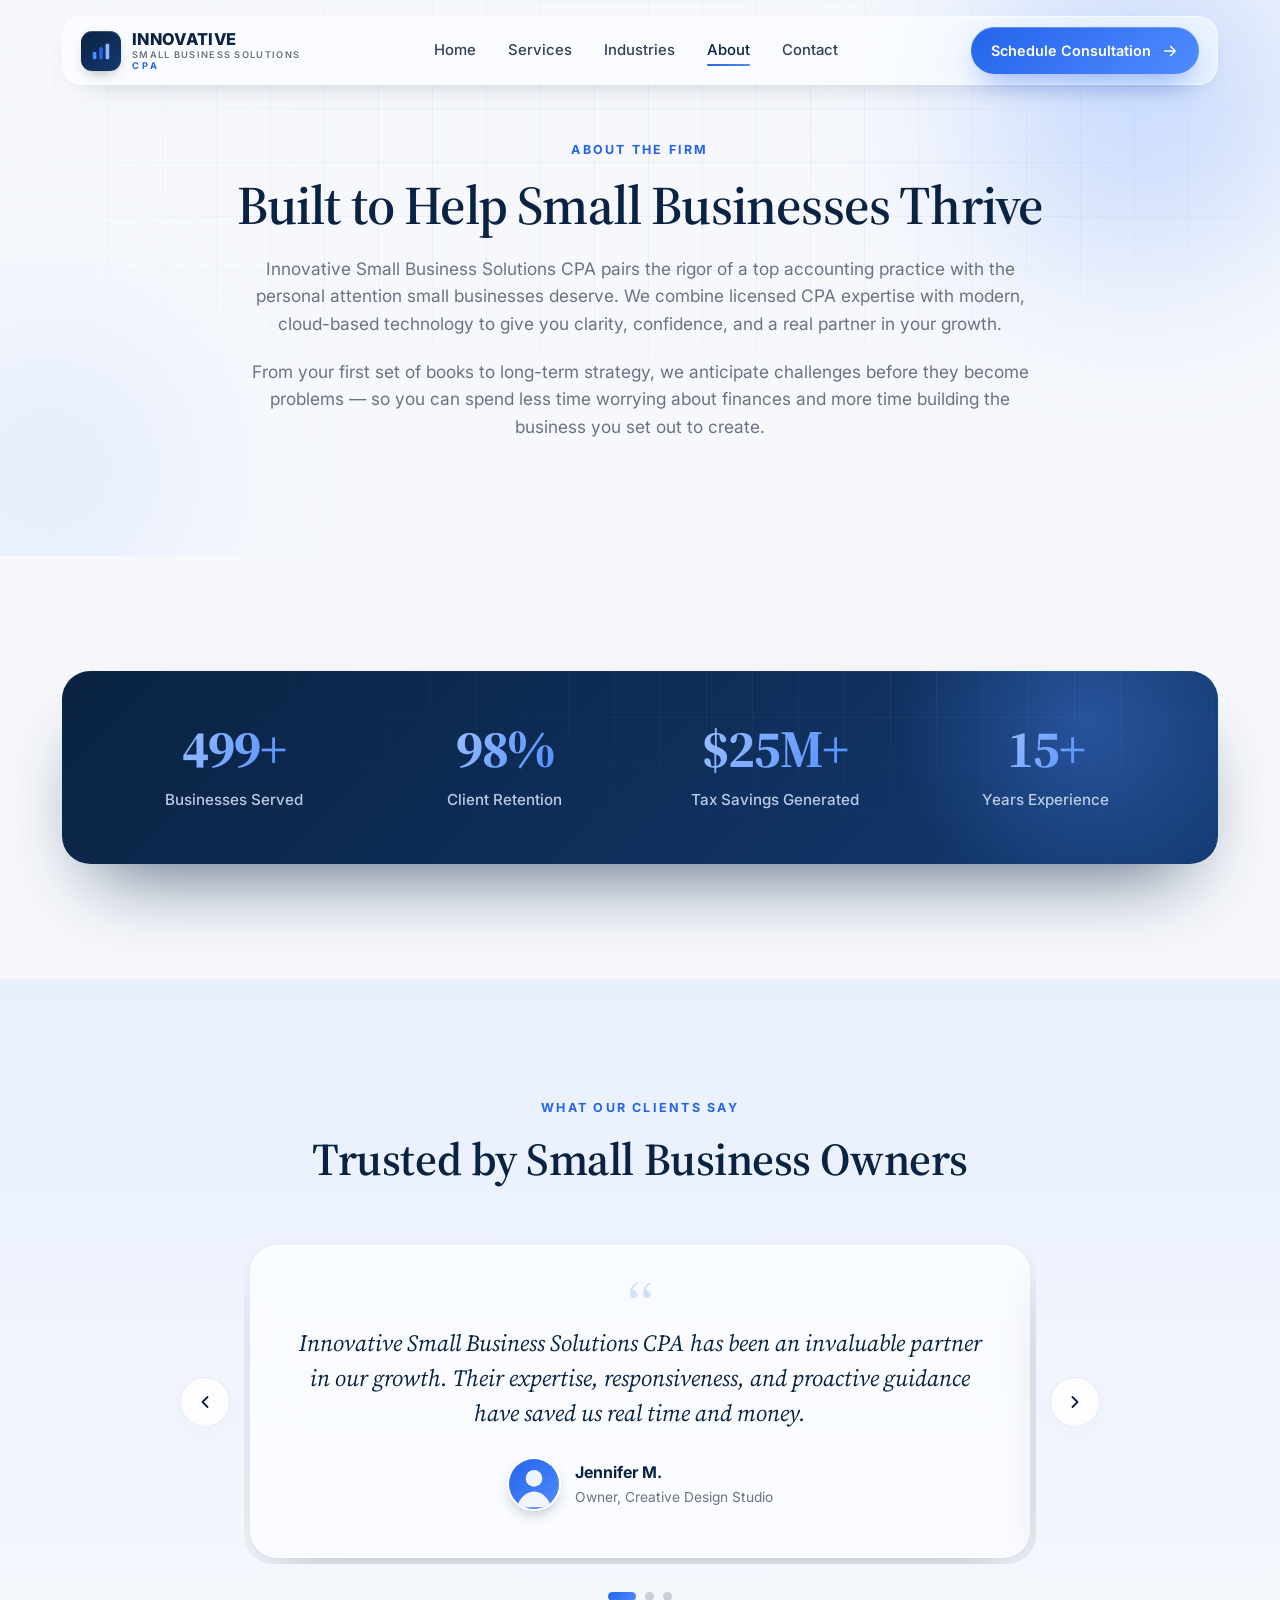
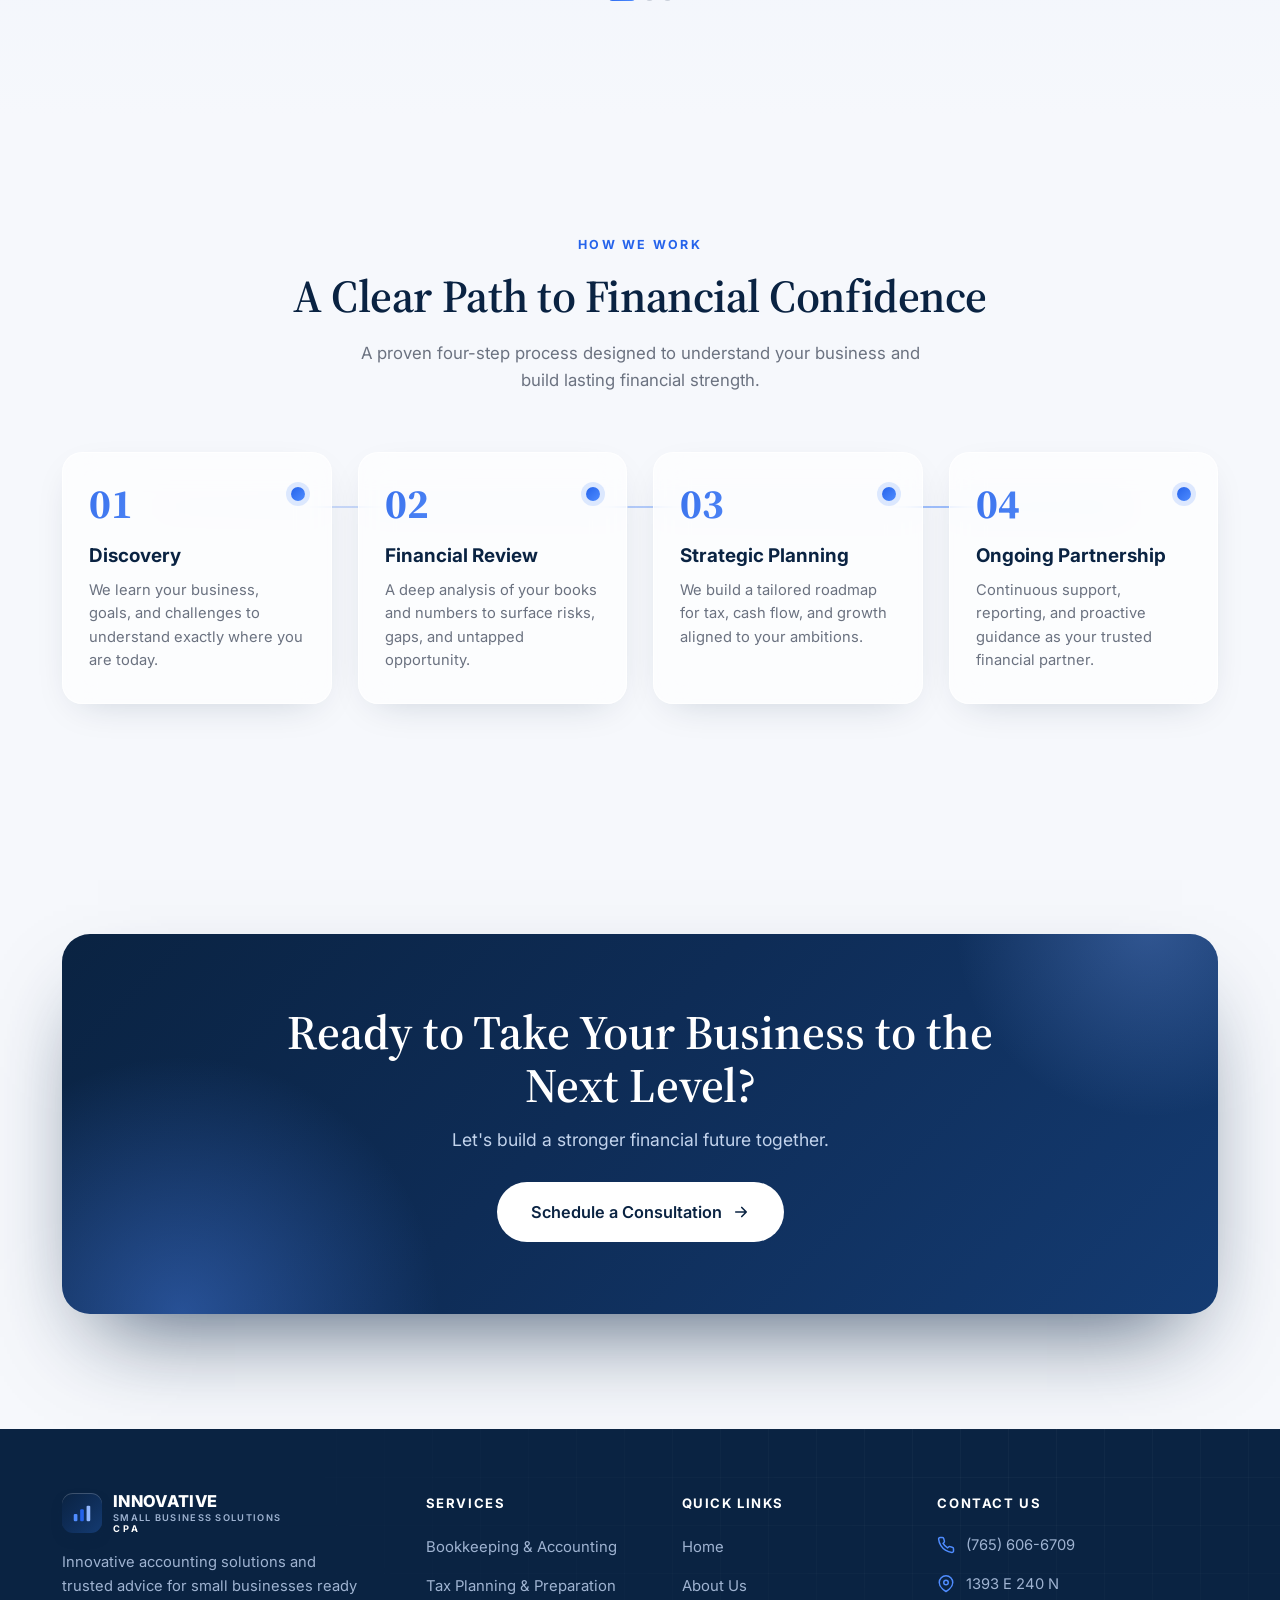
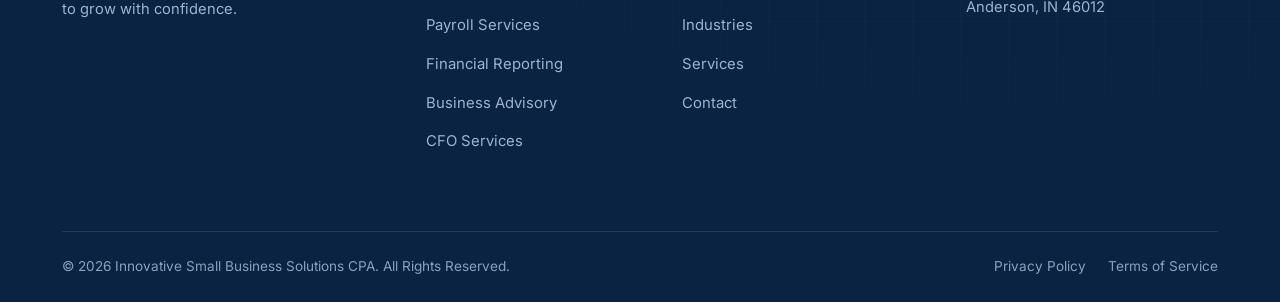
==== commit e60a01d1: "Update contact info and trim site elements - Update business phone to (765) 606-6709 and address to " ====
--- a/about.html
+++ b/about.html
@@ -245,11 +245,6 @@
             </span>
           </a>
           <p>Innovative accounting solutions and trusted advice for small businesses ready to grow with confidence.</p>
-          <div class="socials">
-            <a href="#" aria-label="LinkedIn"><svg viewBox="0 0 24 24" fill="currentColor"><path d="M4.98 3.5a2.5 2.5 0 1 1 0 5 2.5 2.5 0 0 1 0-5zM3 9h4v12H3zM9 9h3.8v1.7h.1c.5-1 1.8-2 3.7-2 4 0 4.7 2.6 4.7 6V21h-4v-5.3c0-1.3 0-2.9-1.8-2.9s-2 1.4-2 2.8V21H9z"/></svg></a>
-            <a href="#" aria-label="Facebook"><svg viewBox="0 0 24 24" fill="currentColor"><path d="M22 12a10 10 0 1 0-11.6 9.9v-7H7.9V12h2.5V9.8c0-2.5 1.5-3.9 3.8-3.9 1.1 0 2.2.2 2.2.2v2.5h-1.3c-1.2 0-1.6.8-1.6 1.6V12h2.8l-.45 2.9h-2.35v7A10 10 0 0 0 22 12z"/></svg></a>
-            <a href="#" aria-label="Instagram"><svg viewBox="0 0 24 24" fill="none" stroke="currentColor" stroke-width="2"><rect x="2" y="2" width="20" height="20" rx="5"/><circle cx="12" cy="12" r="4"/><circle cx="17.5" cy="6.5" r="1.2" fill="currentColor" stroke="none"/></svg></a>
-          </div>
         </div>
 
         <div class="fcol">
@@ -277,19 +272,8 @@
 
         <div class="fcol">
           <h5>Contact Us</h5>
-          <div class="ci"><svg viewBox="0 0 24 24" fill="none" stroke="currentColor" stroke-width="2"><path d="M22 16.9v3a2 2 0 0 1-2.2 2 19.8 19.8 0 0 1-8.6-3 19.5 19.5 0 0 1-6-6 19.8 19.8 0 0 1-3-8.6A2 2 0 0 1 4.1 2h3a2 2 0 0 1 2 1.7c.1 1 .4 1.9.7 2.8a2 2 0 0 1-.5 2.1L8.1 9.9a16 16 0 0 0 6 6l1.3-1.2a2 2 0 0 1 2.1-.5c.9.3 1.8.6 2.8.7a2 2 0 0 1 1.7 2z"/></svg><a href="tel:+15551234567">(555) 123-4567</a></div>
-          <div class="ci"><svg viewBox="0 0 24 24" fill="none" stroke="currentColor" stroke-width="2"><rect x="2" y="4" width="20" height="16" rx="2"/><path d="m22 6-10 7L2 6"/></svg><a href="mailto:info@innovativesbscpa.com">info@innovativesbscpa.com</a></div>
-          <div class="ci"><svg viewBox="0 0 24 24" fill="none" stroke="currentColor" stroke-width="2"><path d="M21 10c0 7-9 12-9 12s-9-5-9-12a9 9 0 0 1 18 0z"/><circle cx="12" cy="10" r="3"/></svg><span>123 Business Way, Suite 100<br />Nashville, TN 37203</span></div>
-        </div>
-
-        <div class="fcol news">
-          <h5>Stay Informed</h5>
-          <p>Subscribe to get tax tips and financial insights for your business.</p>
-          <form class="news-form" id="newsForm" novalidate>
-            <input type="email" id="newsEmail" placeholder="Enter your email" aria-label="Email address" required />
-            <button type="submit" aria-label="Subscribe"><svg viewBox="0 0 24 24" fill="none" stroke="currentColor" stroke-width="2.2" stroke-linecap="round" stroke-linejoin="round"><path d="M22 2 11 13M22 2l-7 20-4-9-9-4 20-7z"/></svg></button>
-          </form>
-          <p class="news-note" id="newsNote">Thanks — you're subscribed!</p>
+          <div class="ci"><svg viewBox="0 0 24 24" fill="none" stroke="currentColor" stroke-width="2"><path d="M22 16.9v3a2 2 0 0 1-2.2 2 19.8 19.8 0 0 1-8.6-3 19.5 19.5 0 0 1-6-6 19.8 19.8 0 0 1-3-8.6A2 2 0 0 1 4.1 2h3a2 2 0 0 1 2 1.7c.1 1 .4 1.9.7 2.8a2 2 0 0 1-.5 2.1L8.1 9.9a16 16 0 0 0 6 6l1.3-1.2a2 2 0 0 1 2.1-.5c.9.3 1.8.6 2.8.7a2 2 0 0 1 1.7 2z"/></svg><a href="tel:+17656066709">(765) 606-6709</a></div>
+          <div class="ci"><svg viewBox="0 0 24 24" fill="none" stroke="currentColor" stroke-width="2"><path d="M21 10c0 7-9 12-9 12s-9-5-9-12a9 9 0 0 1 18 0z"/><circle cx="12" cy="10" r="3"/></svg><span>1393 E 240 N<br />Anderson, IN 46012</span></div>
         </div>
       </div>
 
--- a/styles.css
+++ b/styles.css
@@ -298,7 +298,6 @@
 .spark{position:absolute;border-radius:var(--radius-sm);padding:11px 15px;z-index:3;display:flex;align-items:center;gap:9px;font-size:.8rem;font-weight:600;color:var(--primary)}
 .spark svg{width:18px;height:18px;color:var(--secondary)}
 .spark-1{top:-14px;left:-10px}
-.spark-2{bottom:6px;right:-18px}
 
 /* ============================================================
    PAGE HERO (subpages)
@@ -449,11 +448,6 @@
 .cinfo .ci-meta .v{color:var(--primary);font-weight:600;margin-top:3px}
 .cinfo .ci-meta a{transition:color .25s ease}
 .cinfo .ci-meta a:hover{color:var(--secondary)}
-.contact-socials{display:flex;gap:11px;margin-top:28px;padding-top:24px;border-top:1px solid rgba(10,35,66,.08)}
-.contact-socials a{width:42px;height:42px;border-radius:12px;display:grid;place-items:center;color:var(--primary);
-  background:rgba(37,99,235,.08);border:1px solid rgba(37,99,235,.12);transition:all .3s var(--ease)}
-.contact-socials a:hover{background:var(--grad-brand);color:#fff;transform:translateY(-3px);border-color:transparent}
-.contact-socials a svg{width:19px;height:19px}
 
 .field{margin-bottom:18px}
 .field-row{display:grid;gap:18px}
@@ -498,11 +492,6 @@
 .footer-brand .brand-text .b1,.footer-brand .brand-text .b3{color:#fff}
 .footer-brand .brand-text .b2{color:#9fb3d1}
 .footer-brand p{margin-top:18px;font-size:.92rem;color:#9fb3d1;max-width:300px}
-.socials{display:flex;gap:11px;margin-top:22px}
-.socials a{width:42px;height:42px;border-radius:12px;display:grid;place-items:center;color:#cdd9ec;
-  background:rgba(255,255,255,.06);border:1px solid rgba(255,255,255,.1);transition:all .3s var(--ease)}
-.socials a:hover{background:var(--grad-brand);color:#fff;transform:translateY(-3px);border-color:transparent}
-.socials a svg{width:19px;height:19px}
 
 .fcol h5{color:#fff;font-size:.82rem;font-weight:700;letter-spacing:.12em;text-transform:uppercase;margin-bottom:20px}
 .fcol ul li{margin-bottom:13px}
@@ -511,16 +500,6 @@
 .fcol .ci{display:flex;gap:11px;margin-bottom:15px;font-size:.92rem;color:#9fb3d1;align-items:flex-start}
 .fcol .ci svg{width:18px;height:18px;color:var(--accent);flex-shrink:0;margin-top:2px}
 
-.news p{font-size:.9rem;color:#9fb3d1;margin-bottom:16px}
-.news-form{display:flex;gap:8px;background:rgba(255,255,255,.07);border:1px solid rgba(255,255,255,.12);border-radius:14px;padding:6px}
-.news-form input{flex:1;background:none;border:none;color:#fff;padding:11px 13px;font-size:.9rem;outline:none}
-.news-form input::placeholder{color:#7e93b4}
-.news-form button{width:44px;height:44px;border-radius:10px;background:var(--grad-brand);color:#fff;display:grid;place-items:center;flex-shrink:0;transition:transform .3s var(--ease)}
-.news-form button:hover{transform:translateY(-2px)}
-.news-form button svg{width:18px;height:18px}
-.news-note{font-size:.82rem;color:#22c55e;margin-top:10px;opacity:0;transition:opacity .3s ease}
-.news-note.show{opacity:1}
-
 .footer-bottom{position:relative;z-index:2;border-top:1px solid rgba(255,255,255,.1);padding-block:24px;
   display:flex;flex-direction:column;gap:12px;align-items:center;text-align:center;font-size:.85rem;color:#8ba0bf}
 .footer-bottom .fb-links{display:flex;gap:22px;flex-wrap:wrap;justify-content:center}
@@ -546,8 +525,7 @@
   .ind-grid{grid-template-columns:repeat(3,1fr)}
 }
 @media (min-width:768px){
-  .footer-top{grid-template-columns:1.4fr 1fr 1fr;column-gap:40px}
-  .news{grid-column:1/-1}
+  .footer-top{grid-template-columns:repeat(2,1fr);column-gap:40px}
   .footer-bottom{flex-direction:row;justify-content:space-between;text-align:left}
 }
 @media (min-width:900px){
@@ -564,12 +542,8 @@
     background:linear-gradient(90deg,rgba(37,99,235,.15),rgba(79,140,255,.6),rgba(37,99,235,.15));
     background-size:200% 100%;animation:flowline 4s linear infinite}
   .footer-top{grid-template-columns:1.5fr 1fr 1fr 1.3fr}
-  .news{grid-column:auto}
 }
 @keyframes flowline{from{background-position:0 0}to{background-position:200% 0}}
-@media (min-width:1100px){
-  .footer-top{grid-template-columns:1.6fr 1fr 1fr 1fr 1.4fr}
-}
 
 @media (max-width:520px){
   .hero-actions .btn{flex:1}
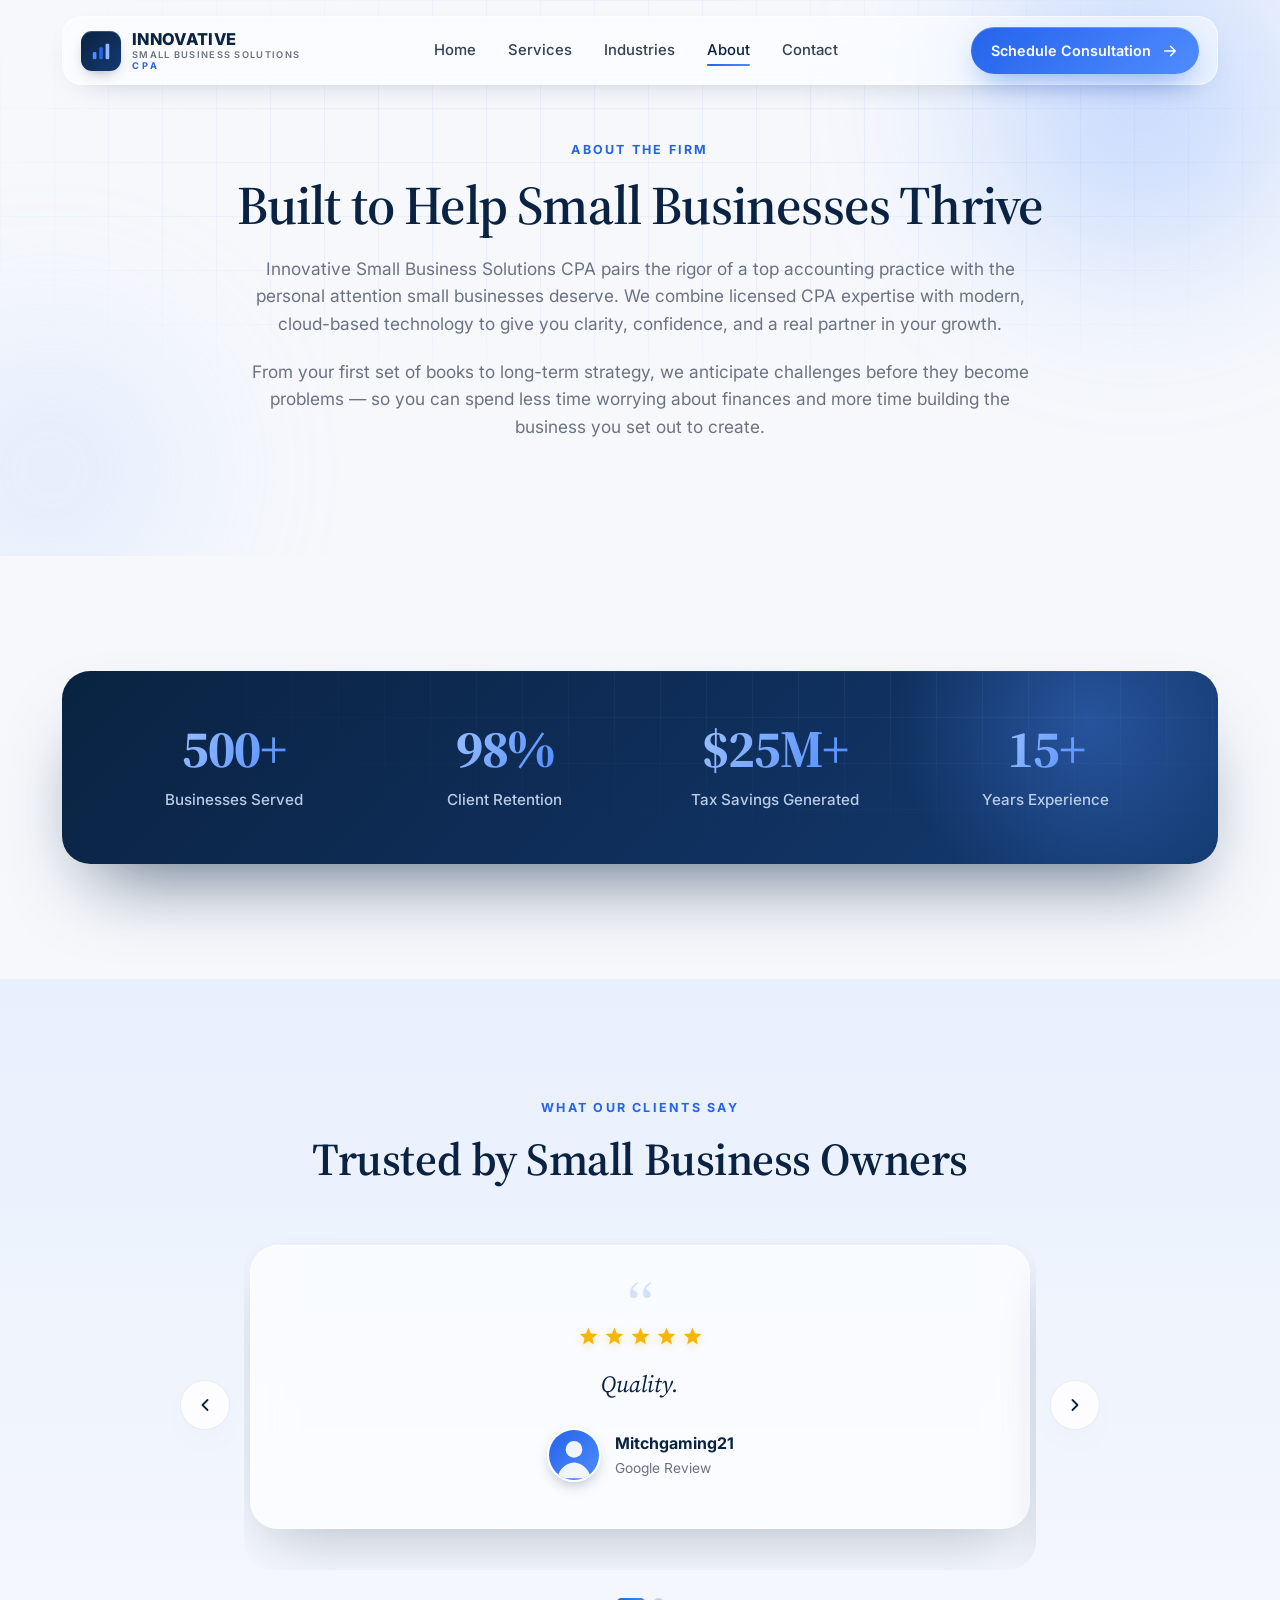
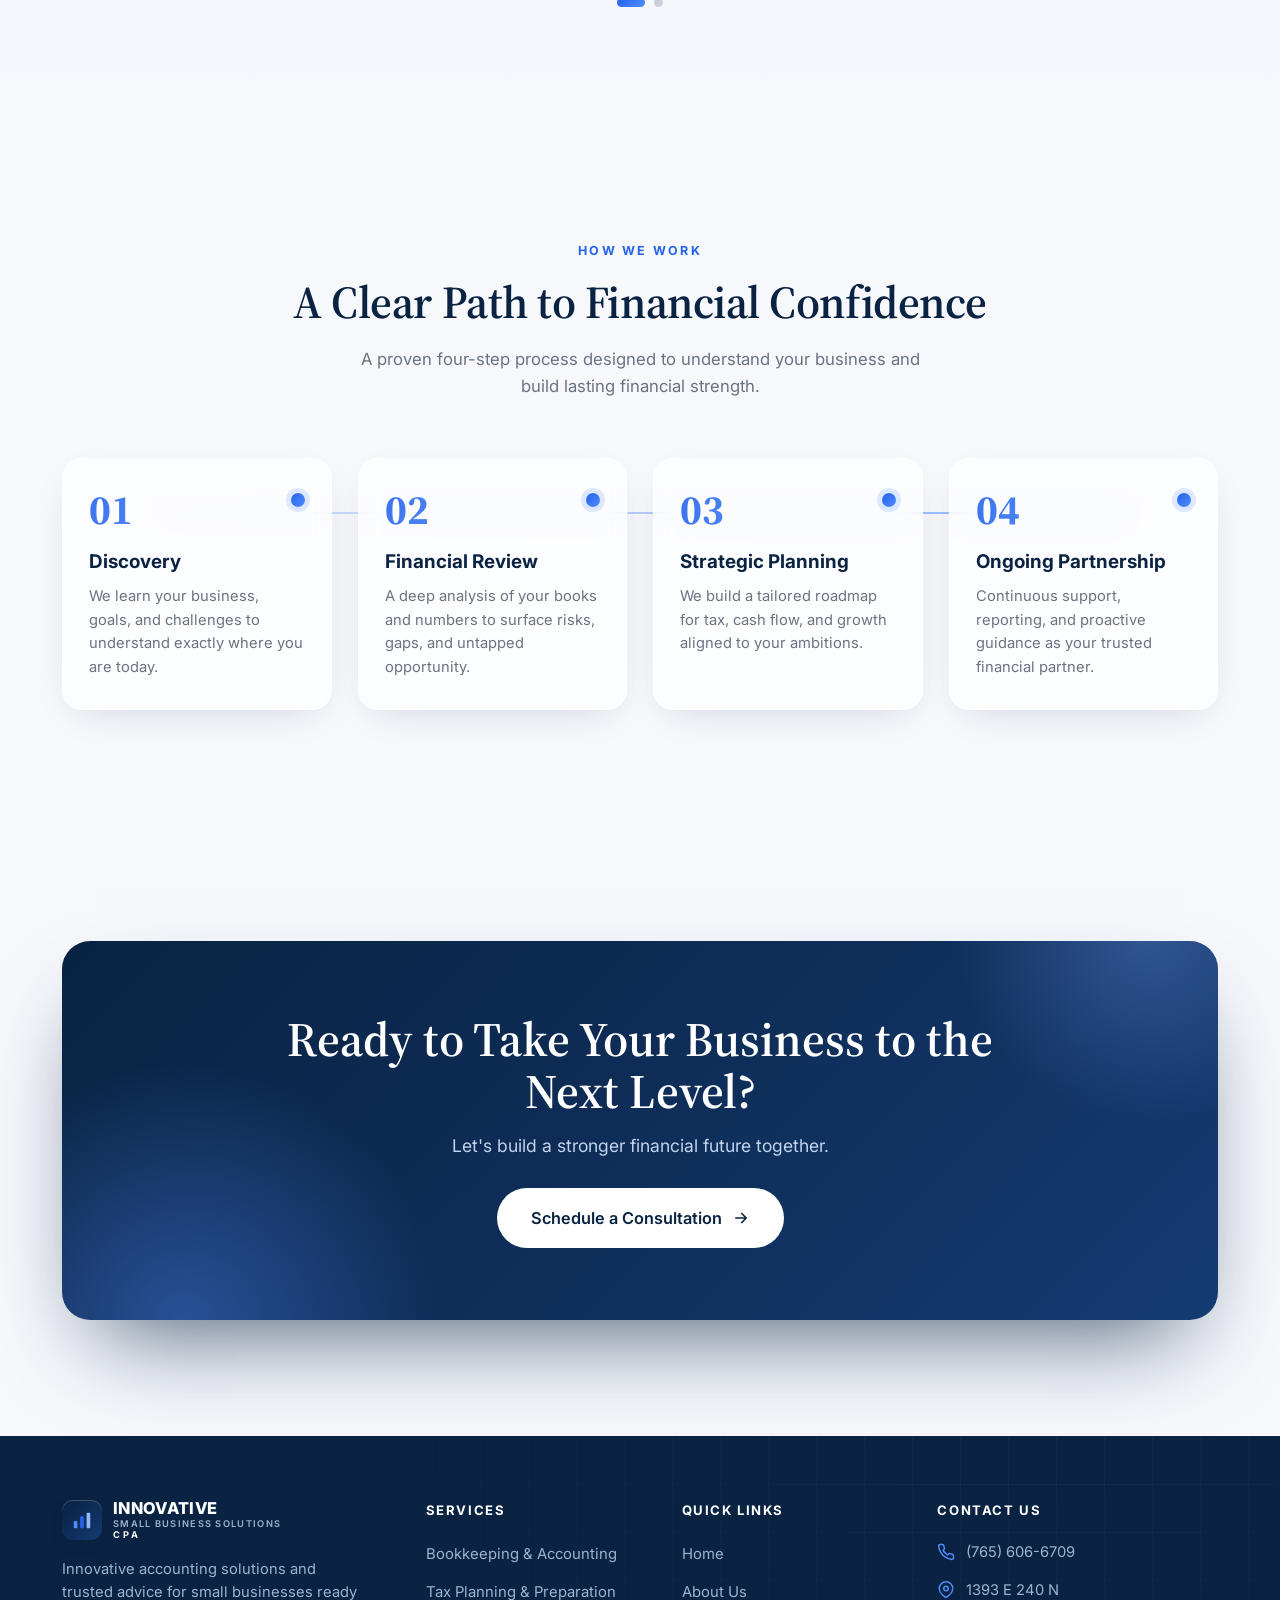
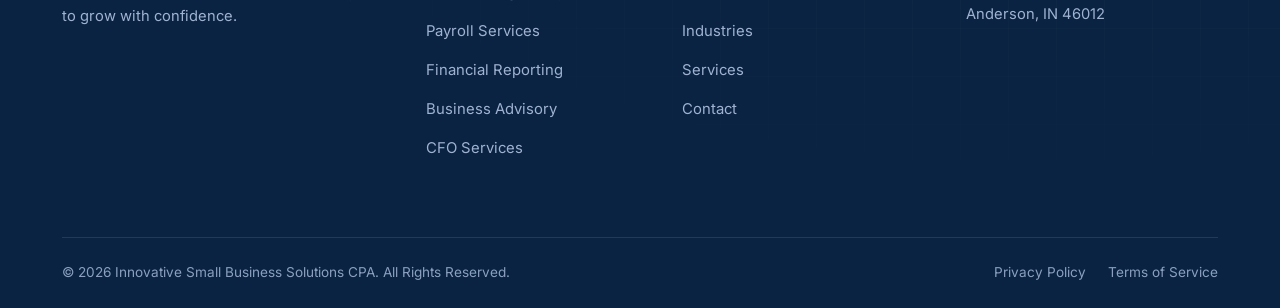
==== commit 94fcaf10: "Add 5-star rating row to testimonial cards Add a centered gold five-star row to each review card on " ====
--- a/about.html
+++ b/about.html
@@ -137,30 +137,34 @@
               <div class="t-slide">
                 <div class="t-card">
                   <div class="t-quote-mark">&ldquo;</div>
-                  <p class="t-quote">Innovative Small Business Solutions CPA has been an invaluable partner in our growth. Their expertise, responsiveness, and proactive guidance have saved us real time and money.</p>
+                  <div class="t-stars" role="img" aria-label="Rated 5 out of 5 stars">
+                    <svg viewBox="0 0 24 24" fill="currentColor" aria-hidden="true"><path d="M12 17.27L18.18 21l-1.64-7.03L22 9.24l-7.19-.61L12 2 9.19 8.63 2 9.24l5.46 4.73L5.82 21z"/></svg>
+                    <svg viewBox="0 0 24 24" fill="currentColor" aria-hidden="true"><path d="M12 17.27L18.18 21l-1.64-7.03L22 9.24l-7.19-.61L12 2 9.19 8.63 2 9.24l5.46 4.73L5.82 21z"/></svg>
+                    <svg viewBox="0 0 24 24" fill="currentColor" aria-hidden="true"><path d="M12 17.27L18.18 21l-1.64-7.03L22 9.24l-7.19-.61L12 2 9.19 8.63 2 9.24l5.46 4.73L5.82 21z"/></svg>
+                    <svg viewBox="0 0 24 24" fill="currentColor" aria-hidden="true"><path d="M12 17.27L18.18 21l-1.64-7.03L22 9.24l-7.19-.61L12 2 9.19 8.63 2 9.24l5.46 4.73L5.82 21z"/></svg>
+                    <svg viewBox="0 0 24 24" fill="currentColor" aria-hidden="true"><path d="M12 17.27L18.18 21l-1.64-7.03L22 9.24l-7.19-.61L12 2 9.19 8.63 2 9.24l5.46 4.73L5.82 21z"/></svg>
+                  </div>
+                  <p class="t-quote">Quality.</p>
                   <div class="t-person">
                     <span class="av"><svg viewBox="0 0 54 54"><defs><linearGradient id="t1" x1="0" y1="0" x2="1" y2="1"><stop offset="0" stop-color="#2563EB"/><stop offset="1" stop-color="#4F8CFF"/></linearGradient></defs><rect width="54" height="54" fill="url(#t1)"/><circle cx="27" cy="21" r="9" fill="#fff" opacity=".92"/><path d="M9 52c2-12 12-17 18-17s16 5 18 17z" fill="#fff" opacity=".92"/></svg></span>
-                    <div class="pmeta"><div class="pn">Jennifer M.</div><div class="pt">Owner, Creative Design Studio</div></div>
+                    <div class="pmeta"><div class="pn">Mitchgaming21</div><div class="pt">Google Review</div></div>
                   </div>
                 </div>
               </div>
               <div class="t-slide">
                 <div class="t-card">
                   <div class="t-quote-mark">&ldquo;</div>
-                  <p class="t-quote">They transformed our messy books into a clear financial picture. For the first time we make decisions with real confidence — it feels like having a CFO on the team.</p>
+                  <div class="t-stars" role="img" aria-label="Rated 5 out of 5 stars">
+                    <svg viewBox="0 0 24 24" fill="currentColor" aria-hidden="true"><path d="M12 17.27L18.18 21l-1.64-7.03L22 9.24l-7.19-.61L12 2 9.19 8.63 2 9.24l5.46 4.73L5.82 21z"/></svg>
+                    <svg viewBox="0 0 24 24" fill="currentColor" aria-hidden="true"><path d="M12 17.27L18.18 21l-1.64-7.03L22 9.24l-7.19-.61L12 2 9.19 8.63 2 9.24l5.46 4.73L5.82 21z"/></svg>
+                    <svg viewBox="0 0 24 24" fill="currentColor" aria-hidden="true"><path d="M12 17.27L18.18 21l-1.64-7.03L22 9.24l-7.19-.61L12 2 9.19 8.63 2 9.24l5.46 4.73L5.82 21z"/></svg>
+                    <svg viewBox="0 0 24 24" fill="currentColor" aria-hidden="true"><path d="M12 17.27L18.18 21l-1.64-7.03L22 9.24l-7.19-.61L12 2 9.19 8.63 2 9.24l5.46 4.73L5.82 21z"/></svg>
+                    <svg viewBox="0 0 24 24" fill="currentColor" aria-hidden="true"><path d="M12 17.27L18.18 21l-1.64-7.03L22 9.24l-7.19-.61L12 2 9.19 8.63 2 9.24l5.46 4.73L5.82 21z"/></svg>
+                  </div>
+                  <p class="t-quote">Brett is unbelievable at what he does and always keeps his clients top of mind. I would recommend him to anybody especially small businesses.</p>
                   <div class="t-person">
                     <span class="av"><svg viewBox="0 0 54 54"><defs><linearGradient id="t2" x1="0" y1="0" x2="1" y2="1"><stop offset="0" stop-color="#0A2342"/><stop offset="1" stop-color="#2563EB"/></linearGradient></defs><rect width="54" height="54" fill="url(#t2)"/><circle cx="27" cy="21" r="9" fill="#fff" opacity=".92"/><path d="M9 52c2-12 12-17 18-17s16 5 18 17z" fill="#fff" opacity=".92"/></svg></span>
-                    <div class="pmeta"><div class="pn">Michael R.</div><div class="pt">Founder, BuildRight Construction</div></div>
-                  </div>
-                </div>
-              </div>
-              <div class="t-slide">
-                <div class="t-card">
-                  <div class="t-quote-mark">&ldquo;</div>
-                  <p class="t-quote">Tax season used to be a nightmare. Now it's effortless. Their proactive planning found savings we never knew existed, and the support is genuinely personal.</p>
-                  <div class="t-person">
-                    <span class="av"><svg viewBox="0 0 54 54"><defs><linearGradient id="t3" x1="0" y1="0" x2="1" y2="1"><stop offset="0" stop-color="#4F8CFF"/><stop offset="1" stop-color="#7AA8FF"/></linearGradient></defs><rect width="54" height="54" fill="url(#t3)"/><circle cx="27" cy="21" r="9" fill="#fff" opacity=".92"/><path d="M9 52c2-12 12-17 18-17s16 5 18 17z" fill="#fff" opacity=".92"/></svg></span>
-                    <div class="pmeta"><div class="pn">Sarah L.</div><div class="pt">CEO, Wellness Collective</div></div>
+                    <div class="pmeta"><div class="pn">Tanner Lambert</div><div class="pt">Google Review</div></div>
                   </div>
                 </div>
               </div>
@@ -172,7 +176,6 @@
         <div class="t-dots" id="testiDots" role="tablist" aria-label="Choose testimonial">
           <button class="t-dot active" role="tab" aria-selected="true" aria-label="Testimonial 1"></button>
           <button class="t-dot" role="tab" aria-selected="false" aria-label="Testimonial 2"></button>
-          <button class="t-dot" role="tab" aria-selected="false" aria-label="Testimonial 3"></button>
         </div>
       </div>
     </section>
--- a/styles.css
+++ b/styles.css
@@ -375,6 +375,8 @@
   border:1px solid var(--glass-border);box-shadow:var(--glass-shadow);
 }
 .t-quote-mark{font-family:var(--font-serif);font-size:4.5rem;line-height:.5;color:rgba(37,99,235,.18);height:34px}
+.t-stars{display:flex;justify-content:center;gap:5px;margin-bottom:20px;color:#f5b50a}
+.t-stars svg{width:21px;height:21px;filter:drop-shadow(0 2px 5px rgba(245,181,10,.3))}
 .t-quote{font-family:var(--font-serif);font-size:clamp(1.1rem,2vw,1.45rem);color:var(--primary);font-style:italic;line-height:1.5;margin-bottom:26px}
 .t-person{display:flex;align-items:center;justify-content:center;gap:14px}
 .t-person .av{width:54px;height:54px;border-radius:50%;overflow:hidden;border:2px solid #fff;box-shadow:0 6px 16px -6px rgba(10,35,66,.4)}
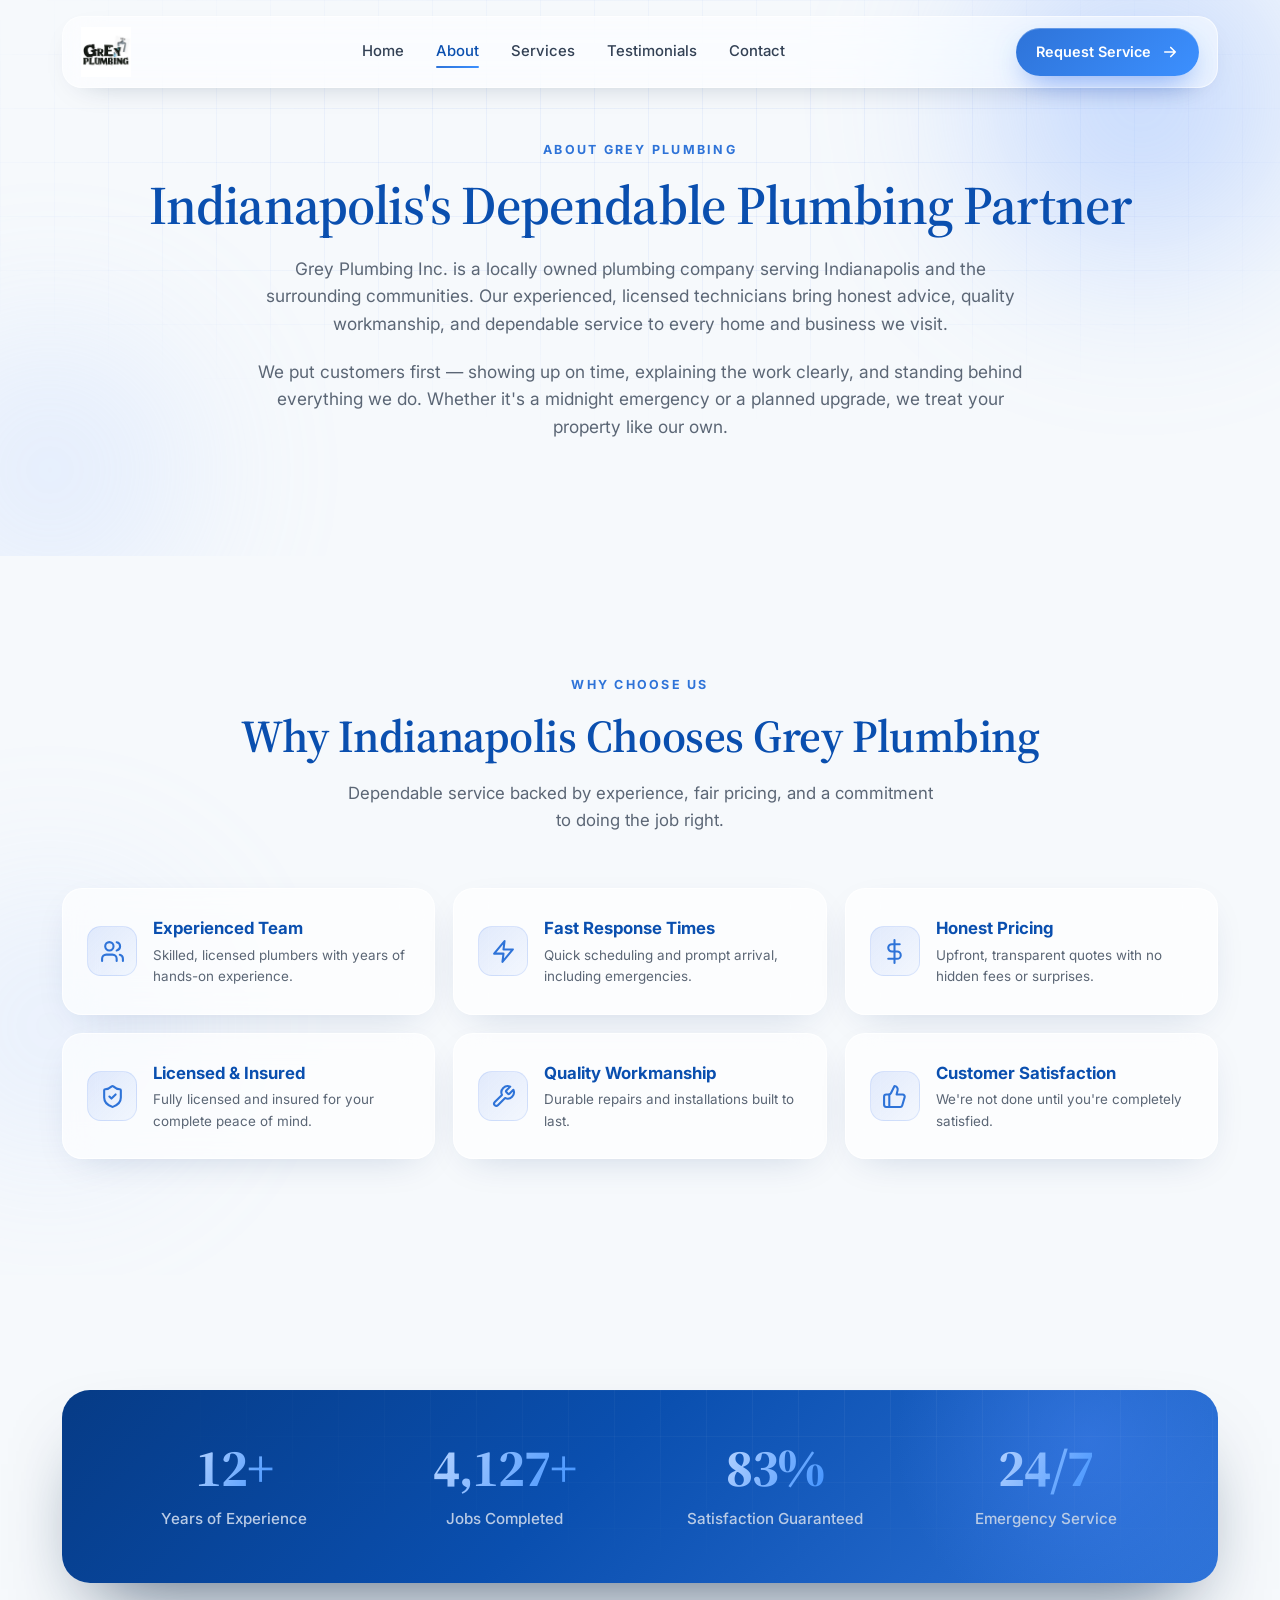
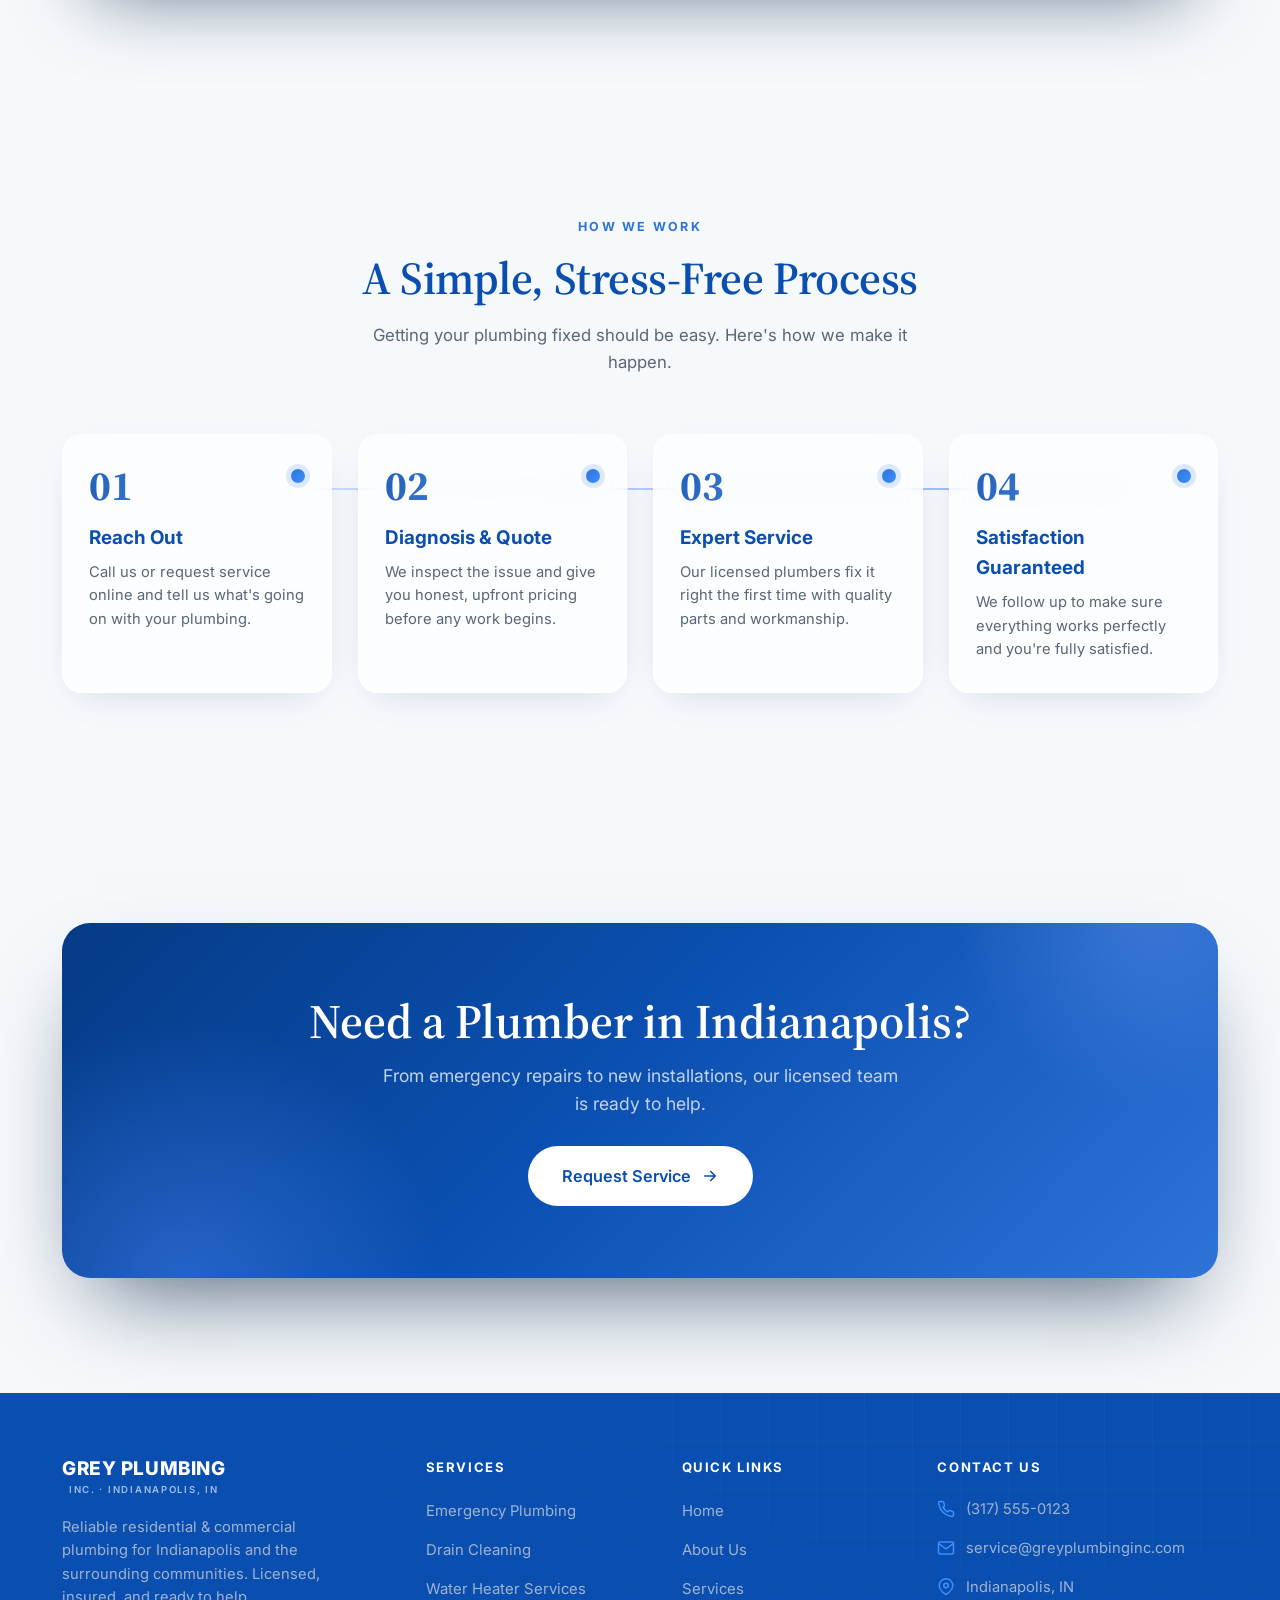
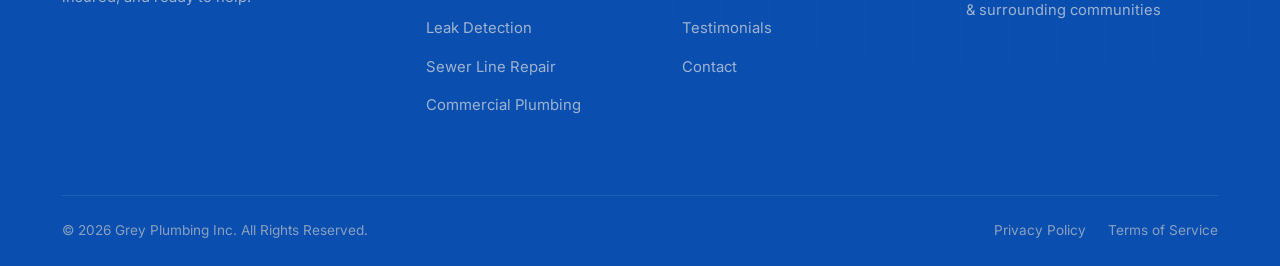
==== commit 73935339: "feat: rebrand accounting website into Grey Plumbing Inc website Convert the multi-page CPA site into" ====
--- a/about.html
+++ b/about.html
@@ -4,23 +4,25 @@
   <meta charset="UTF-8" />
   <meta name="viewport" content="width=device-width, initial-scale=1.0" />
 
-  <title>About | Innovative Small Business Solutions CPA</title>
-  <meta name="description" content="Licensed CPA expertise meets modern technology. Learn about our track record, our clients, and the proven process behind Innovative Small Business Solutions CPA." />
-  <meta name="keywords" content="about CPA firm, small business accountant, CPA track record, accounting process" />
-  <meta name="author" content="Innovative Small Business Solutions CPA" />
-  <meta name="theme-color" content="#0A2342" />
+  <title>About | Grey Plumbing Inc. — Indianapolis Plumber</title>
+  <meta name="description" content="Grey Plumbing Inc. is a locally owned, licensed and insured plumbing company serving Indianapolis, Indiana with experienced technicians and customer-first service." />
+  <meta name="keywords" content="about Grey Plumbing, Indianapolis plumber, licensed insured plumber Indianapolis, local plumbing company" />
+  <meta name="author" content="Grey Plumbing Inc." />
+  <meta name="theme-color" content="#0A4FAF" />
   <link rel="canonical" href="https://zjhunter29.github.io/innovative-cpa/about.html" />
 
   <meta property="og:type" content="website" />
-  <meta property="og:title" content="About | Innovative Small Business Solutions CPA" />
-  <meta property="og:description" content="Licensed CPA expertise meets modern technology — built to help small businesses thrive." />
-  <meta property="og:site_name" content="Innovative Small Business Solutions CPA" />
+  <meta property="og:title" content="About | Grey Plumbing Inc." />
+  <meta property="og:description" content="A locally owned, licensed and insured Indianapolis plumbing company built on quality workmanship and customer-first service." />
+  <meta property="og:site_name" content="Grey Plumbing Inc." />
   <meta property="og:url" content="https://zjhunter29.github.io/innovative-cpa/about.html" />
+  <meta property="og:image" content="https://zjhunter29.github.io/innovative-cpa/logo.jpg" />
   <meta name="twitter:card" content="summary_large_image" />
-  <meta name="twitter:title" content="About | Innovative Small Business Solutions CPA" />
-  <meta name="twitter:description" content="Built to help small businesses thrive." />
-
-  <link rel="icon" href="data:image/svg+xml,%3Csvg xmlns='http://www.w3.org/2000/svg' viewBox='0 0 32 32'%3E%3Crect width='32' height='32' rx='8' fill='%230A2342'/%3E%3Crect x='8' y='17' width='4' height='7' rx='1.5' fill='%234F8CFF'/%3E%3Crect x='14' y='12' width='4' height='12' rx='1.5' fill='%232563EB'/%3E%3Crect x='20' y='8' width='4' height='16' rx='1.5' fill='%2393B8FF'/%3E%3C/svg%3E" />
+  <meta name="twitter:title" content="About | Grey Plumbing Inc." />
+  <meta name="twitter:description" content="Indianapolis's dependable, locally owned plumbing partner." />
+  <meta name="twitter:image" content="https://zjhunter29.github.io/innovative-cpa/logo.jpg" />
+
+  <link rel="icon" href="logo.jpg" />
 
   <link rel="preconnect" href="https://fonts.googleapis.com" />
   <link rel="preconnect" href="https://fonts.gstatic.com" crossorigin />
@@ -35,30 +37,21 @@
   <header class="nav" id="nav">
     <div class="container">
       <div class="nav-inner">
-        <a class="brand" href="index.html" aria-label="Innovative Small Business Solutions CPA home">
-          <span class="brand-mark" aria-hidden="true">
-            <svg viewBox="0 0 24 24" fill="none"><rect x="3" y="13" width="4" height="8" rx="1.3" fill="#4F8CFF"/><rect x="10" y="8" width="4" height="13" rx="1.3" fill="#2563EB"/><rect x="17" y="4" width="4" height="17" rx="1.3" fill="#93B8FF"/></svg>
-          </span>
-          <span class="brand-text">
-            <span class="b1">INNOVATIVE</span>
-            <span class="b2">Small Business Solutions</span>
-            <span class="b3">CPA</span>
-          </span>
+        <a class="brand" href="index.html" aria-label="Grey Plumbing Inc. home">
+          <img class="brand-logo" src="logo.jpg" width="819" height="819" alt="Grey Plumbing Inc." />
         </a>
-
         <nav class="nav-menu" aria-label="Primary">
           <div class="nav-links">
             <a href="index.html">Home</a>
+            <a href="about.html" class="active" aria-current="page">About</a>
             <a href="services.html">Services</a>
-            <a href="industries.html">Industries</a>
-            <a href="about.html" class="active" aria-current="page">About</a>
+            <a href="testimonials.html">Testimonials</a>
             <a href="contact.html">Contact</a>
           </div>
         </nav>
-
         <div class="nav-cta">
           <a href="contact.html" class="btn btn-primary">
-            <span>Schedule Consultation</span>
+            <span>Request Service</span>
             <svg viewBox="0 0 24 24" fill="none" stroke="currentColor" stroke-width="2.2" stroke-linecap="round" stroke-linejoin="round" aria-hidden="true"><path d="M5 12h14M13 6l6 6-6 6"/></svg>
           </a>
           <button class="nav-toggle" id="navToggle" aria-label="Toggle menu" aria-expanded="false" aria-controls="mobilePanel">
@@ -71,11 +64,11 @@
 
   <div class="mobile-panel" id="mobilePanel">
     <a href="index.html">Home <svg viewBox="0 0 24 24" fill="none" stroke="currentColor" stroke-width="2.2" stroke-linecap="round"><path d="M9 6l6 6-6 6"/></svg></a>
+    <a href="about.html" class="active" aria-current="page">About <svg viewBox="0 0 24 24" fill="none" stroke="currentColor" stroke-width="2.2" stroke-linecap="round"><path d="M9 6l6 6-6 6"/></svg></a>
     <a href="services.html">Services <svg viewBox="0 0 24 24" fill="none" stroke="currentColor" stroke-width="2.2" stroke-linecap="round"><path d="M9 6l6 6-6 6"/></svg></a>
-    <a href="industries.html">Industries <svg viewBox="0 0 24 24" fill="none" stroke="currentColor" stroke-width="2.2" stroke-linecap="round"><path d="M9 6l6 6-6 6"/></svg></a>
-    <a href="about.html" class="active" aria-current="page">About <svg viewBox="0 0 24 24" fill="none" stroke="currentColor" stroke-width="2.2" stroke-linecap="round"><path d="M9 6l6 6-6 6"/></svg></a>
+    <a href="testimonials.html">Testimonials <svg viewBox="0 0 24 24" fill="none" stroke="currentColor" stroke-width="2.2" stroke-linecap="round"><path d="M9 6l6 6-6 6"/></svg></a>
     <a href="contact.html">Contact <svg viewBox="0 0 24 24" fill="none" stroke="currentColor" stroke-width="2.2" stroke-linecap="round"><path d="M9 6l6 6-6 6"/></svg></a>
-    <a href="contact.html" class="btn btn-primary">Schedule a Consultation</a>
+    <a href="contact.html" class="btn btn-primary">Request Service</a>
   </div>
 
   <main id="main">
@@ -85,12 +78,51 @@
       <div class="grid-bg" aria-hidden="true"></div>
       <div class="container">
         <div class="center">
-          <span class="eyebrow reveal">About the Firm</span>
-          <h1 class="page-title reveal d1">Built to Help Small Businesses Thrive</h1>
+          <span class="eyebrow reveal">About Grey Plumbing</span>
+          <h1 class="page-title reveal d1">Indianapolis's Dependable Plumbing Partner</h1>
         </div>
         <div class="about-intro center">
-          <p class="reveal d2">Innovative Small Business Solutions CPA pairs the rigor of a top accounting practice with the personal attention small businesses deserve. We combine licensed CPA expertise with modern, cloud-based technology to give you clarity, confidence, and a real partner in your growth.</p>
-          <p class="reveal d3">From your first set of books to long-term strategy, we anticipate challenges before they become problems — so you can spend less time worrying about finances and more time building the business you set out to create.</p>
+          <p class="reveal d2">Grey Plumbing Inc. is a locally owned plumbing company serving Indianapolis and the surrounding communities. Our experienced, licensed technicians bring honest advice, quality workmanship, and dependable service to every home and business we visit.</p>
+          <p class="reveal d3">We put customers first — showing up on time, explaining the work clearly, and standing behind everything we do. Whether it's a midnight emergency or a planned upgrade, we treat your property like our own.</p>
+        </div>
+      </div>
+    </section>
+
+    <!-- WHY CHOOSE US -->
+    <section class="section" id="why">
+      <span class="orb orb-b" style="opacity:.22" aria-hidden="true"></span>
+      <div class="container">
+        <div class="center">
+          <span class="eyebrow reveal">Why Choose Us</span>
+          <h2 class="section-title reveal d1">Why Indianapolis Chooses Grey Plumbing</h2>
+          <p class="section-sub reveal d2">Dependable service backed by experience, fair pricing, and a commitment to doing the job right.</p>
+        </div>
+
+        <div class="ind-grid">
+          <article class="ind-card reveal d1">
+            <span class="iico"><svg viewBox="0 0 24 24" fill="none" stroke="currentColor" stroke-width="2" stroke-linecap="round" stroke-linejoin="round"><path d="M16 21v-2a4 4 0 0 0-4-4H6a4 4 0 0 0-4 4v2"/><circle cx="9" cy="7" r="4"/><path d="M22 21v-2a4 4 0 0 0-3-3.87M16 3.13A4 4 0 0 1 16 11"/></svg></span>
+            <div><h4>Experienced Team</h4><p>Skilled, licensed plumbers with years of hands-on experience.</p></div>
+          </article>
+          <article class="ind-card reveal d2">
+            <span class="iico"><svg viewBox="0 0 24 24" fill="none" stroke="currentColor" stroke-width="2" stroke-linecap="round" stroke-linejoin="round"><path d="M13 2 3 14h9l-1 8 10-12h-9z"/></svg></span>
+            <div><h4>Fast Response Times</h4><p>Quick scheduling and prompt arrival, including emergencies.</p></div>
+          </article>
+          <article class="ind-card reveal d3">
+            <span class="iico"><svg viewBox="0 0 24 24" fill="none" stroke="currentColor" stroke-width="2" stroke-linecap="round" stroke-linejoin="round"><path d="M12 1v22"/><path d="M17 5H9.5a3.5 3.5 0 0 0 0 7h5a3.5 3.5 0 0 1 0 7H6"/></svg></span>
+            <div><h4>Honest Pricing</h4><p>Upfront, transparent quotes with no hidden fees or surprises.</p></div>
+          </article>
+          <article class="ind-card reveal d1">
+            <span class="iico"><svg viewBox="0 0 24 24" fill="none" stroke="currentColor" stroke-width="2" stroke-linecap="round" stroke-linejoin="round"><path d="M20 13c0 5-3.5 7.5-7.66 8.95a1 1 0 0 1-.67-.01C7.5 20.5 4 18 4 13V6a1 1 0 0 1 1-1c2 0 4.5-1.2 6.24-2.72a1.17 1.17 0 0 1 1.52 0C14.51 3.81 17 5 19 5a1 1 0 0 1 1 1z"/><path d="m9 12 2 2 4-4"/></svg></span>
+            <div><h4>Licensed &amp; Insured</h4><p>Fully licensed and insured for your complete peace of mind.</p></div>
+          </article>
+          <article class="ind-card reveal d2">
+            <span class="iico"><svg viewBox="0 0 24 24" fill="none" stroke="currentColor" stroke-width="2" stroke-linecap="round" stroke-linejoin="round"><path d="M14.7 6.3a1 1 0 0 0 0 1.4l1.6 1.6a1 1 0 0 0 1.4 0l3.77-3.77a6 6 0 0 1-7.94 7.94l-6.91 6.91a2.12 2.12 0 0 1-3-3l6.91-6.91a6 6 0 0 1 7.94-7.94l-3.76 3.76z"/></svg></span>
+            <div><h4>Quality Workmanship</h4><p>Durable repairs and installations built to last.</p></div>
+          </article>
+          <article class="ind-card reveal d3">
+            <span class="iico"><svg viewBox="0 0 24 24" fill="none" stroke="currentColor" stroke-width="2" stroke-linecap="round" stroke-linejoin="round"><path d="M7 10v12"/><path d="M15 5.88 14 10h5.83a2 2 0 0 1 1.92 2.56l-2.33 8A2 2 0 0 1 17.5 22H4a2 2 0 0 1-2-2v-8a2 2 0 0 1 2-2h2.76a2 2 0 0 0 1.79-1.11L12 2a3.13 3.13 0 0 1 3 3.88z"/></svg></span>
+            <div><h4>Customer Satisfaction</h4><p>We're not done until you're completely satisfied.</p></div>
+          </article>
         </div>
       </div>
     </section>
@@ -101,81 +133,22 @@
         <div class="stats-inner reveal">
           <div class="stats-grid">
             <div class="stat">
-              <div class="num"><span class="gtext" data-target="500" data-suffix="+">0</span></div>
-              <div class="lbl">Businesses Served</div>
-            </div>
-            <div class="stat">
-              <div class="num"><span class="gtext" data-target="98" data-suffix="%">0</span></div>
-              <div class="lbl">Client Retention</div>
-            </div>
-            <div class="stat">
-              <div class="num"><span class="gtext" data-prefix="$" data-target="25" data-suffix="M+">0</span></div>
-              <div class="lbl">Tax Savings Generated</div>
-            </div>
-            <div class="stat">
               <div class="num"><span class="gtext" data-target="15" data-suffix="+">0</span></div>
-              <div class="lbl">Years Experience</div>
+              <div class="lbl">Years of Experience</div>
+            </div>
+            <div class="stat">
+              <div class="num"><span class="gtext" data-target="5000" data-suffix="+">0</span></div>
+              <div class="lbl">Jobs Completed</div>
+            </div>
+            <div class="stat">
+              <div class="num"><span class="gtext" data-target="100" data-suffix="%">0</span></div>
+              <div class="lbl">Satisfaction Guaranteed</div>
+            </div>
+            <div class="stat">
+              <div class="num"><span class="gtext">24/7</span></div>
+              <div class="lbl">Emergency Service</div>
             </div>
           </div>
-        </div>
-      </div>
-    </section>
-
-    <!-- TESTIMONIALS -->
-    <section class="section" id="testimonials" style="background:linear-gradient(180deg,rgba(219,232,255,.5),rgba(246,248,252,0))">
-      <div class="container">
-        <div class="center">
-          <span class="eyebrow reveal">What Our Clients Say</span>
-          <h2 class="section-title reveal d1">Trusted by Small Business Owners</h2>
-        </div>
-
-        <div class="testi-wrap reveal d2">
-          <button class="t-arrow t-prev" aria-label="Previous testimonial"><svg viewBox="0 0 24 24" fill="none" stroke="currentColor" stroke-width="2.2" stroke-linecap="round" stroke-linejoin="round"><path d="M15 18l-6-6 6-6"/></svg></button>
-
-          <div class="testi-viewport">
-            <div class="testi-track" id="testiTrack">
-              <div class="t-slide">
-                <div class="t-card">
-                  <div class="t-quote-mark">&ldquo;</div>
-                  <div class="t-stars" role="img" aria-label="Rated 5 out of 5 stars">
-                    <svg viewBox="0 0 24 24" fill="currentColor" aria-hidden="true"><path d="M12 17.27L18.18 21l-1.64-7.03L22 9.24l-7.19-.61L12 2 9.19 8.63 2 9.24l5.46 4.73L5.82 21z"/></svg>
-                    <svg viewBox="0 0 24 24" fill="currentColor" aria-hidden="true"><path d="M12 17.27L18.18 21l-1.64-7.03L22 9.24l-7.19-.61L12 2 9.19 8.63 2 9.24l5.46 4.73L5.82 21z"/></svg>
-                    <svg viewBox="0 0 24 24" fill="currentColor" aria-hidden="true"><path d="M12 17.27L18.18 21l-1.64-7.03L22 9.24l-7.19-.61L12 2 9.19 8.63 2 9.24l5.46 4.73L5.82 21z"/></svg>
-                    <svg viewBox="0 0 24 24" fill="currentColor" aria-hidden="true"><path d="M12 17.27L18.18 21l-1.64-7.03L22 9.24l-7.19-.61L12 2 9.19 8.63 2 9.24l5.46 4.73L5.82 21z"/></svg>
-                    <svg viewBox="0 0 24 24" fill="currentColor" aria-hidden="true"><path d="M12 17.27L18.18 21l-1.64-7.03L22 9.24l-7.19-.61L12 2 9.19 8.63 2 9.24l5.46 4.73L5.82 21z"/></svg>
-                  </div>
-                  <p class="t-quote">Quality.</p>
-                  <div class="t-person">
-                    <span class="av"><svg viewBox="0 0 54 54"><defs><linearGradient id="t1" x1="0" y1="0" x2="1" y2="1"><stop offset="0" stop-color="#2563EB"/><stop offset="1" stop-color="#4F8CFF"/></linearGradient></defs><rect width="54" height="54" fill="url(#t1)"/><circle cx="27" cy="21" r="9" fill="#fff" opacity=".92"/><path d="M9 52c2-12 12-17 18-17s16 5 18 17z" fill="#fff" opacity=".92"/></svg></span>
-                    <div class="pmeta"><div class="pn">Mitchgaming21</div><div class="pt">Google Review</div></div>
-                  </div>
-                </div>
-              </div>
-              <div class="t-slide">
-                <div class="t-card">
-                  <div class="t-quote-mark">&ldquo;</div>
-                  <div class="t-stars" role="img" aria-label="Rated 5 out of 5 stars">
-                    <svg viewBox="0 0 24 24" fill="currentColor" aria-hidden="true"><path d="M12 17.27L18.18 21l-1.64-7.03L22 9.24l-7.19-.61L12 2 9.19 8.63 2 9.24l5.46 4.73L5.82 21z"/></svg>
-                    <svg viewBox="0 0 24 24" fill="currentColor" aria-hidden="true"><path d="M12 17.27L18.18 21l-1.64-7.03L22 9.24l-7.19-.61L12 2 9.19 8.63 2 9.24l5.46 4.73L5.82 21z"/></svg>
-                    <svg viewBox="0 0 24 24" fill="currentColor" aria-hidden="true"><path d="M12 17.27L18.18 21l-1.64-7.03L22 9.24l-7.19-.61L12 2 9.19 8.63 2 9.24l5.46 4.73L5.82 21z"/></svg>
-                    <svg viewBox="0 0 24 24" fill="currentColor" aria-hidden="true"><path d="M12 17.27L18.18 21l-1.64-7.03L22 9.24l-7.19-.61L12 2 9.19 8.63 2 9.24l5.46 4.73L5.82 21z"/></svg>
-                    <svg viewBox="0 0 24 24" fill="currentColor" aria-hidden="true"><path d="M12 17.27L18.18 21l-1.64-7.03L22 9.24l-7.19-.61L12 2 9.19 8.63 2 9.24l5.46 4.73L5.82 21z"/></svg>
-                  </div>
-                  <p class="t-quote">Brett is unbelievable at what he does and always keeps his clients top of mind. I would recommend him to anybody especially small businesses.</p>
-                  <div class="t-person">
-                    <span class="av"><svg viewBox="0 0 54 54"><defs><linearGradient id="t2" x1="0" y1="0" x2="1" y2="1"><stop offset="0" stop-color="#0A2342"/><stop offset="1" stop-color="#2563EB"/></linearGradient></defs><rect width="54" height="54" fill="url(#t2)"/><circle cx="27" cy="21" r="9" fill="#fff" opacity=".92"/><path d="M9 52c2-12 12-17 18-17s16 5 18 17z" fill="#fff" opacity=".92"/></svg></span>
-                    <div class="pmeta"><div class="pn">Tanner Lambert</div><div class="pt">Google Review</div></div>
-                  </div>
-                </div>
-              </div>
-            </div>
-          </div>
-
-          <button class="t-arrow t-next" aria-label="Next testimonial"><svg viewBox="0 0 24 24" fill="none" stroke="currentColor" stroke-width="2.2" stroke-linecap="round" stroke-linejoin="round"><path d="M9 18l6-6-6-6"/></svg></button>
-        </div>
-        <div class="t-dots" id="testiDots" role="tablist" aria-label="Choose testimonial">
-          <button class="t-dot active" role="tab" aria-selected="true" aria-label="Testimonial 1"></button>
-          <button class="t-dot" role="tab" aria-selected="false" aria-label="Testimonial 2"></button>
         </div>
       </div>
     </section>
@@ -185,8 +158,8 @@
       <div class="container">
         <div class="center">
           <span class="eyebrow reveal">How We Work</span>
-          <h2 class="section-title reveal d1">A Clear Path to Financial Confidence</h2>
-          <p class="section-sub reveal d2">A proven four-step process designed to understand your business and build lasting financial strength.</p>
+          <h2 class="section-title reveal d1">A Simple, Stress-Free Process</h2>
+          <p class="section-sub reveal d2">Getting your plumbing fixed should be easy. Here's how we make it happen.</p>
         </div>
 
         <div class="proc-grid">
@@ -194,26 +167,26 @@
           <article class="step reveal d1">
             <span class="sdot" aria-hidden="true"></span>
             <div class="snum">01</div>
-            <h4>Discovery</h4>
-            <p>We learn your business, goals, and challenges to understand exactly where you are today.</p>
+            <h4>Reach Out</h4>
+            <p>Call us or request service online and tell us what's going on with your plumbing.</p>
           </article>
           <article class="step reveal d2">
             <span class="sdot" aria-hidden="true"></span>
             <div class="snum">02</div>
-            <h4>Financial Review</h4>
-            <p>A deep analysis of your books and numbers to surface risks, gaps, and untapped opportunity.</p>
+            <h4>Diagnosis &amp; Quote</h4>
+            <p>We inspect the issue and give you honest, upfront pricing before any work begins.</p>
           </article>
           <article class="step reveal d3">
             <span class="sdot" aria-hidden="true"></span>
             <div class="snum">03</div>
-            <h4>Strategic Planning</h4>
-            <p>We build a tailored roadmap for tax, cash flow, and growth aligned to your ambitions.</p>
+            <h4>Expert Service</h4>
+            <p>Our licensed plumbers fix it right the first time with quality parts and workmanship.</p>
           </article>
           <article class="step reveal d4">
             <span class="sdot" aria-hidden="true"></span>
             <div class="snum">04</div>
-            <h4>Ongoing Partnership</h4>
-            <p>Continuous support, reporting, and proactive guidance as your trusted financial partner.</p>
+            <h4>Satisfaction Guaranteed</h4>
+            <p>We follow up to make sure everything works perfectly and you're fully satisfied.</p>
           </article>
         </div>
       </div>
@@ -222,10 +195,10 @@
     <section class="section cta-band">
       <div class="container">
         <div class="cta-inner reveal">
-          <h2>Ready to Take Your Business to the Next Level?</h2>
-          <p>Let's build a stronger financial future together.</p>
+          <h2>Need a Plumber in Indianapolis?</h2>
+          <p>From emergency repairs to new installations, our licensed team is ready to help.</p>
           <a href="contact.html" class="btn btn-light">
-            <span>Schedule a Consultation</span>
+            <span>Request Service</span>
             <svg viewBox="0 0 24 24" fill="none" stroke="currentColor" stroke-width="2.2" stroke-linecap="round" stroke-linejoin="round" aria-hidden="true"><path d="M5 12h14M13 6l6 6-6 6"/></svg>
           </a>
         </div>
@@ -237,28 +210,22 @@
     <div class="container">
       <div class="footer-top">
         <div class="footer-brand fcol">
-          <a class="brand" href="index.html" aria-label="Innovative Small Business Solutions CPA home">
-            <span class="brand-mark" aria-hidden="true">
-              <svg viewBox="0 0 24 24" fill="none"><rect x="3" y="13" width="4" height="8" rx="1.3" fill="#4F8CFF"/><rect x="10" y="8" width="4" height="13" rx="1.3" fill="#2563EB"/><rect x="17" y="4" width="4" height="17" rx="1.3" fill="#93B8FF"/></svg>
-            </span>
-            <span class="brand-text">
-              <span class="b1">INNOVATIVE</span>
-              <span class="b2">Small Business Solutions</span>
-              <span class="b3">CPA</span>
-            </span>
+          <a class="brand footer-wordmark" href="index.html" aria-label="Grey Plumbing Inc. home">
+            <span class="fw-1">GREY PLUMBING</span>
+            <span class="fw-2">Inc. &middot; Indianapolis, IN</span>
           </a>
-          <p>Innovative accounting solutions and trusted advice for small businesses ready to grow with confidence.</p>
+          <p>Reliable residential &amp; commercial plumbing for Indianapolis and the surrounding communities. Licensed, insured, and ready to help.</p>
         </div>
 
         <div class="fcol">
           <h5>Services</h5>
           <ul>
-            <li><a href="services.html">Bookkeeping &amp; Accounting</a></li>
-            <li><a href="services.html">Tax Planning &amp; Preparation</a></li>
-            <li><a href="services.html">Payroll Services</a></li>
-            <li><a href="services.html">Financial Reporting</a></li>
-            <li><a href="services.html">Business Advisory</a></li>
-            <li><a href="services.html">CFO Services</a></li>
+            <li><a href="services.html">Emergency Plumbing</a></li>
+            <li><a href="services.html">Drain Cleaning</a></li>
+            <li><a href="services.html">Water Heater Services</a></li>
+            <li><a href="services.html">Leak Detection</a></li>
+            <li><a href="services.html">Sewer Line Repair</a></li>
+            <li><a href="services.html">Commercial Plumbing</a></li>
           </ul>
         </div>
 
@@ -267,21 +234,22 @@
           <ul>
             <li><a href="index.html">Home</a></li>
             <li><a href="about.html">About Us</a></li>
-            <li><a href="industries.html">Industries</a></li>
             <li><a href="services.html">Services</a></li>
+            <li><a href="testimonials.html">Testimonials</a></li>
             <li><a href="contact.html">Contact</a></li>
           </ul>
         </div>
 
         <div class="fcol">
           <h5>Contact Us</h5>
-          <div class="ci"><svg viewBox="0 0 24 24" fill="none" stroke="currentColor" stroke-width="2"><path d="M22 16.9v3a2 2 0 0 1-2.2 2 19.8 19.8 0 0 1-8.6-3 19.5 19.5 0 0 1-6-6 19.8 19.8 0 0 1-3-8.6A2 2 0 0 1 4.1 2h3a2 2 0 0 1 2 1.7c.1 1 .4 1.9.7 2.8a2 2 0 0 1-.5 2.1L8.1 9.9a16 16 0 0 0 6 6l1.3-1.2a2 2 0 0 1 2.1-.5c.9.3 1.8.6 2.8.7a2 2 0 0 1 1.7 2z"/></svg><a href="tel:+17656066709">(765) 606-6709</a></div>
-          <div class="ci"><svg viewBox="0 0 24 24" fill="none" stroke="currentColor" stroke-width="2"><path d="M21 10c0 7-9 12-9 12s-9-5-9-12a9 9 0 0 1 18 0z"/><circle cx="12" cy="10" r="3"/></svg><span>1393 E 240 N<br />Anderson, IN 46012</span></div>
+          <div class="ci"><svg viewBox="0 0 24 24" fill="none" stroke="currentColor" stroke-width="2"><path d="M22 16.9v3a2 2 0 0 1-2.2 2 19.8 19.8 0 0 1-8.6-3 19.5 19.5 0 0 1-6-6 19.8 19.8 0 0 1-3-8.6A2 2 0 0 1 4.1 2h3a2 2 0 0 1 2 1.7c.1 1 .4 1.9.7 2.8a2 2 0 0 1-.5 2.1L8.1 9.9a16 16 0 0 0 6 6l1.3-1.2a2 2 0 0 1 2.1-.5c.9.3 1.8.6 2.8.7a2 2 0 0 1 1.7 2z"/></svg><a href="tel:+13175550123">(317) 555-0123</a></div>
+          <div class="ci"><svg viewBox="0 0 24 24" fill="none" stroke="currentColor" stroke-width="2"><rect x="2" y="4" width="20" height="16" rx="2"/><path d="m22 6-10 7L2 6"/></svg><a href="mailto:service@greyplumbinginc.com">service@greyplumbinginc.com</a></div>
+          <div class="ci"><svg viewBox="0 0 24 24" fill="none" stroke="currentColor" stroke-width="2"><path d="M21 10c0 7-9 12-9 12s-9-5-9-12a9 9 0 0 1 18 0z"/><circle cx="12" cy="10" r="3"/></svg><span>Indianapolis, IN<br />&amp; surrounding communities</span></div>
         </div>
       </div>
 
       <div class="footer-bottom">
-        <p>&copy; <span id="year">2026</span> Innovative Small Business Solutions CPA. All Rights Reserved.</p>
+        <p>&copy; <span id="year">2026</span> Grey Plumbing Inc. All Rights Reserved.</p>
         <div class="fb-links">
           <a href="#">Privacy Policy</a>
           <a href="#">Terms of Service</a>
--- a/styles.css
+++ b/styles.css
@@ -2,22 +2,22 @@
    DESIGN TOKENS
 ============================================================ */
 :root{
-  --primary:#0A2342;
-  --secondary:#2563EB;
-  --accent:#4F8CFF;
-  --bg:#F6F8FC;
+  --primary:#0A4FAF;
+  --secondary:#2E73D8;
+  --accent:#3C90FF;
+  --bg:#F6F9FC;
   --text:#111827;
-  --subtext:#6B7280;
+  --subtext:#5B6675;
 
   --glass:rgba(255,255,255,0.65);
   --glass-strong:rgba(255,255,255,0.82);
   --glass-border:rgba(255,255,255,0.75);
-  --glass-shadow:0 24px 60px -22px rgba(10,35,66,0.30);
-  --card-shadow:0 12px 40px -18px rgba(10,35,66,0.22);
-
-  --grad-brand:linear-gradient(135deg,#2563EB 0%,#4F8CFF 100%);
-  --grad-text:linear-gradient(115deg,#2563EB 0%,#4F8CFF 60%,#7AA8FF 100%);
-  --grad-dark:linear-gradient(135deg,#0A2342 0%,#0E2C56 45%,#143b72 100%);
+  --glass-shadow:0 24px 60px -22px rgba(10,46,110,0.30);
+  --card-shadow:0 12px 40px -18px rgba(10,46,110,0.22);
+
+  --grad-brand:linear-gradient(135deg,#2E73D8 0%,#3C90FF 100%);
+  --grad-text:linear-gradient(115deg,#0A4FAF 0%,#2E73D8 45%,#3C90FF 100%);
+  --grad-dark:linear-gradient(135deg,#063B86 0%,#0A4FAF 45%,#2E73D8 100%);
 
   --font-sans:'Inter',system-ui,-apple-system,Segoe UI,Roboto,Helvetica,Arial,sans-serif;
   --font-serif:'Source Serif 4','Iowan Old Style',Georgia,'Times New Roman',serif;
@@ -243,8 +243,8 @@
   background:rgba(255,255,255,.6);border:1px solid rgba(255,255,255,.7);
   box-shadow:0 8px 22px -16px rgba(10,35,66,.5);
 }
-.hero-badge .dot{width:8px;height:8px;border-radius:50%;background:#22c55e;box-shadow:0 0 0 4px rgba(34,197,94,.18);animation:pulse 2.4s ease-in-out infinite}
-@keyframes pulse{0%,100%{box-shadow:0 0 0 4px rgba(34,197,94,.18)}50%{box-shadow:0 0 0 7px rgba(34,197,94,.05)}}
+.hero-badge .dot{width:8px;height:8px;border-radius:50%;background:var(--accent);box-shadow:0 0 0 4px rgba(60,144,255,.22);animation:pulse 2.4s ease-in-out infinite}
+@keyframes pulse{0%,100%{box-shadow:0 0 0 4px rgba(60,144,255,.22)}50%{box-shadow:0 0 0 7px rgba(60,144,255,.05)}}
 
 .hero h1{
   font-family:var(--font-serif);font-weight:600;color:var(--primary);
@@ -275,12 +275,12 @@
 .dcard .dlabel{font-size:.74rem;font-weight:700;letter-spacing:.12em;text-transform:uppercase;color:var(--subtext)}
 .dcard-main .dtitle{display:flex;align-items:center;justify-content:space-between;margin-bottom:16px}
 .dcard-main .dtitle span{font-weight:700;color:var(--primary);font-size:.96rem}
-.dcard-main .pill{font-size:.7rem;font-weight:700;color:#16a34a;background:rgba(34,197,94,.12);padding:5px 9px;border-radius:8px}
+.dcard-main .pill{font-size:.7rem;font-weight:700;color:var(--secondary);background:rgba(60,144,255,.12);padding:5px 9px;border-radius:8px}
 .drow{display:flex;align-items:flex-end;justify-content:space-between;gap:16px}
 .dval{font-size:2rem;font-weight:800;color:var(--primary);line-height:1;letter-spacing:-.02em}
-.dval.green{color:#16a34a}
+.dval.green{color:var(--secondary)}
 .dsub{font-size:.8rem;color:var(--subtext);margin-top:7px}
-.dsub .up{color:#16a34a;font-weight:700}
+.dsub .up{color:var(--accent);font-weight:700}
 .chart{width:130px;height:54px;flex-shrink:0}
 
 .dmini{display:flex;align-items:center;gap:16px}
@@ -289,15 +289,24 @@
   box-shadow:0 10px 22px -10px rgba(37,99,235,.6);
 }
 .dmini .icon.blue{background:var(--grad-brand)}
-.dmini .icon.mint{background:linear-gradient(135deg,#10b981,#34d399);box-shadow:0 10px 22px -10px rgba(16,185,129,.6)}
+.dmini .icon.mint{background:linear-gradient(135deg,#2E73D8,#3C90FF);box-shadow:0 10px 22px -10px rgba(46,115,216,.6)}
 .dmini .icon svg{width:22px;height:22px}
 .dmini .meta{flex:1}
 .dmini .meta .v{font-size:1.5rem;font-weight:800;color:var(--primary);line-height:1.1;letter-spacing:-.02em}
-.dmini .meta .v.mint{color:#10b981}
+.dmini .meta .v.mint{color:var(--secondary)}
 
 .spark{position:absolute;border-radius:var(--radius-sm);padding:11px 15px;z-index:3;display:flex;align-items:center;gap:9px;font-size:.8rem;font-weight:600;color:var(--primary)}
 .spark svg{width:18px;height:18px;color:var(--secondary)}
 .spark-1{top:-14px;left:-10px}
+.dtile{width:62px;height:62px;border-radius:16px;flex-shrink:0;display:grid;place-items:center;color:#fff;background:var(--grad-brand);box-shadow:0 12px 24px -12px rgba(46,115,216,.6),inset 0 1px 0 rgba(255,255,255,.3)}
+.dtile svg{width:30px;height:30px}
+
+/* brand logo (header / mobile) + footer wordmark */
+.brand-logo{height:50px;width:auto;display:block;mix-blend-mode:multiply;transition:height .35s var(--ease)}
+.nav.scrolled .brand-logo{height:44px}
+.footer-wordmark{display:inline-flex;flex-direction:column;gap:3px}
+.footer-wordmark .fw-1{font-weight:800;font-size:1.18rem;letter-spacing:.03em;color:#fff;line-height:1}
+.footer-wordmark .fw-2{font-size:.6rem;letter-spacing:.18em;text-transform:uppercase;color:#9fc0ee;font-weight:600}
 
 /* ============================================================
    PAGE HERO (subpages)
@@ -359,7 +368,7 @@
   background-size:46px 46px;-webkit-mask-image:radial-gradient(ellipse at 70% 0%,#000,transparent 70%);mask-image:radial-gradient(ellipse at 70% 0%,#000,transparent 70%)}
 .stats-grid{position:relative;z-index:2;display:grid;gap:30px;grid-template-columns:repeat(2,1fr);text-align:center}
 .stat .num{font-family:var(--font-serif);font-weight:700;color:#fff;font-size:clamp(2.3rem,5vw,3.3rem);line-height:1;letter-spacing:-.02em}
-.stat .num .gtext{background:linear-gradient(120deg,#9cc0ff,#4F8CFF);-webkit-background-clip:text;background-clip:text;-webkit-text-fill-color:transparent}
+.stat .num .gtext{background:linear-gradient(120deg,#bcd6ff,#3C90FF);-webkit-background-clip:text;background-clip:text;-webkit-text-fill-color:transparent}
 .stat .lbl{color:#b9cbe6;font-size:.95rem;margin-top:12px;font-weight:500}
 
 /* ============================================================
@@ -375,8 +384,8 @@
   border:1px solid var(--glass-border);box-shadow:var(--glass-shadow);
 }
 .t-quote-mark{font-family:var(--font-serif);font-size:4.5rem;line-height:.5;color:rgba(37,99,235,.18);height:34px}
-.t-stars{display:flex;justify-content:center;gap:5px;margin-bottom:20px;color:#f5b50a}
-.t-stars svg{width:21px;height:21px;filter:drop-shadow(0 2px 5px rgba(245,181,10,.3))}
+.t-stars{display:flex;justify-content:center;gap:5px;margin-bottom:20px;color:#2E73D8}
+.t-stars svg{width:21px;height:21px;filter:drop-shadow(0 2px 5px rgba(46,115,216,.3))}
 .t-quote{font-family:var(--font-serif);font-size:clamp(1.1rem,2vw,1.45rem);color:var(--primary);font-style:italic;line-height:1.5;margin-bottom:26px}
 .t-person{display:flex;align-items:center;justify-content:center;gap:14px}
 .t-person .av{width:54px;height:54px;border-radius:50%;overflow:hidden;border:2px solid #fff;box-shadow:0 6px 16px -6px rgba(10,35,66,.4)}
@@ -396,7 +405,7 @@
 .t-dot.active{width:28px;border-radius:6px;background:var(--grad-brand)}
 
 /* ============================================================
-   INDUSTRIES
+   ICON CARD GRID (Why Choose Us)
 ============================================================ */
 .ind-grid{display:grid;gap:18px;margin-top:54px;grid-template-columns:repeat(2,1fr)}
 .ind-card{
@@ -463,8 +472,8 @@
 .field input:focus,.field textarea:focus,.field select:focus{outline:none;border-color:var(--accent);box-shadow:0 0 0 4px rgba(79,140,255,.16)}
 .field input::placeholder,.field textarea::placeholder{color:#9aa6b6}
 .form-submit{width:100%;margin-top:4px}
-.form-note{margin-top:16px;padding:13px 16px;border-radius:12px;background:rgba(34,197,94,.12);
-  border:1px solid rgba(34,197,94,.25);color:#15803d;font-size:.92rem;font-weight:600;display:none}
+.form-note{margin-top:16px;padding:13px 16px;border-radius:12px;background:rgba(60,144,255,.12);
+  border:1px solid rgba(60,144,255,.28);color:var(--primary);font-size:.92rem;font-weight:600;display:none}
 .form-note.show{display:block}
 
 /* ============================================================
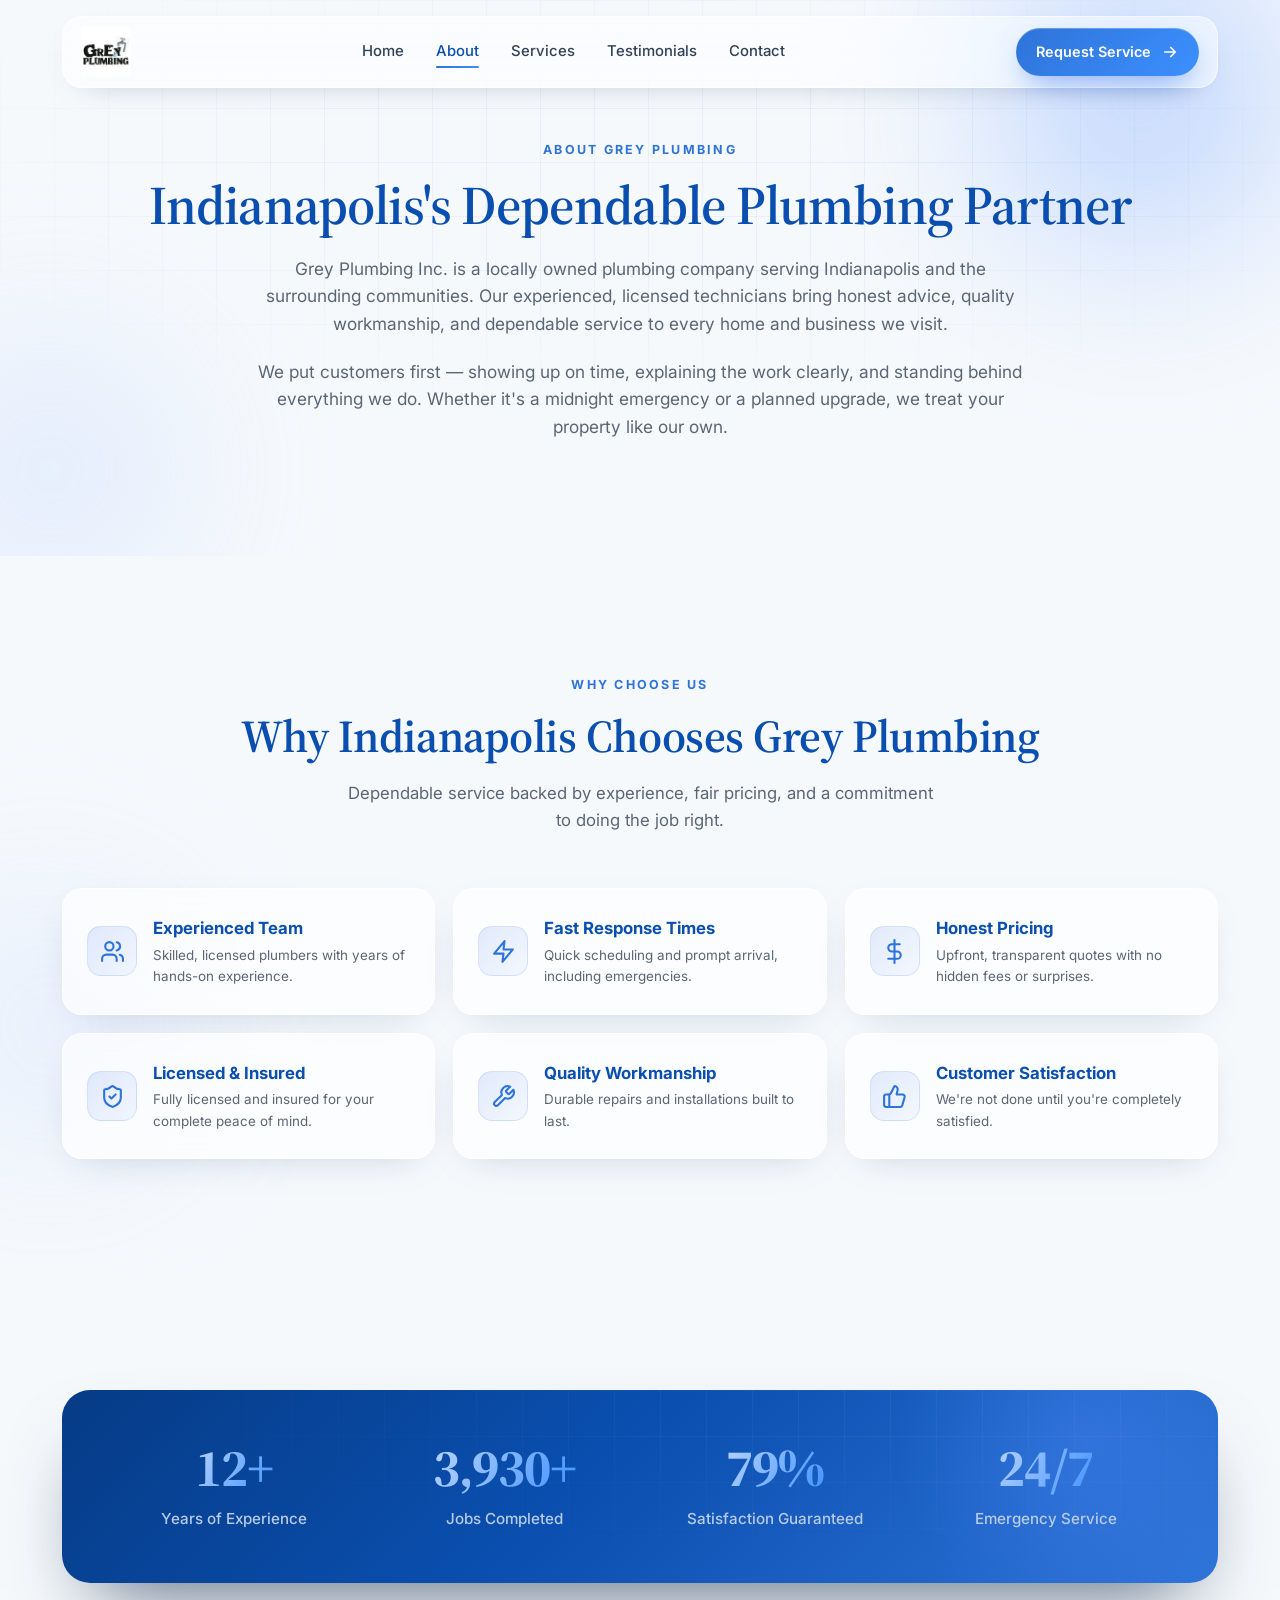
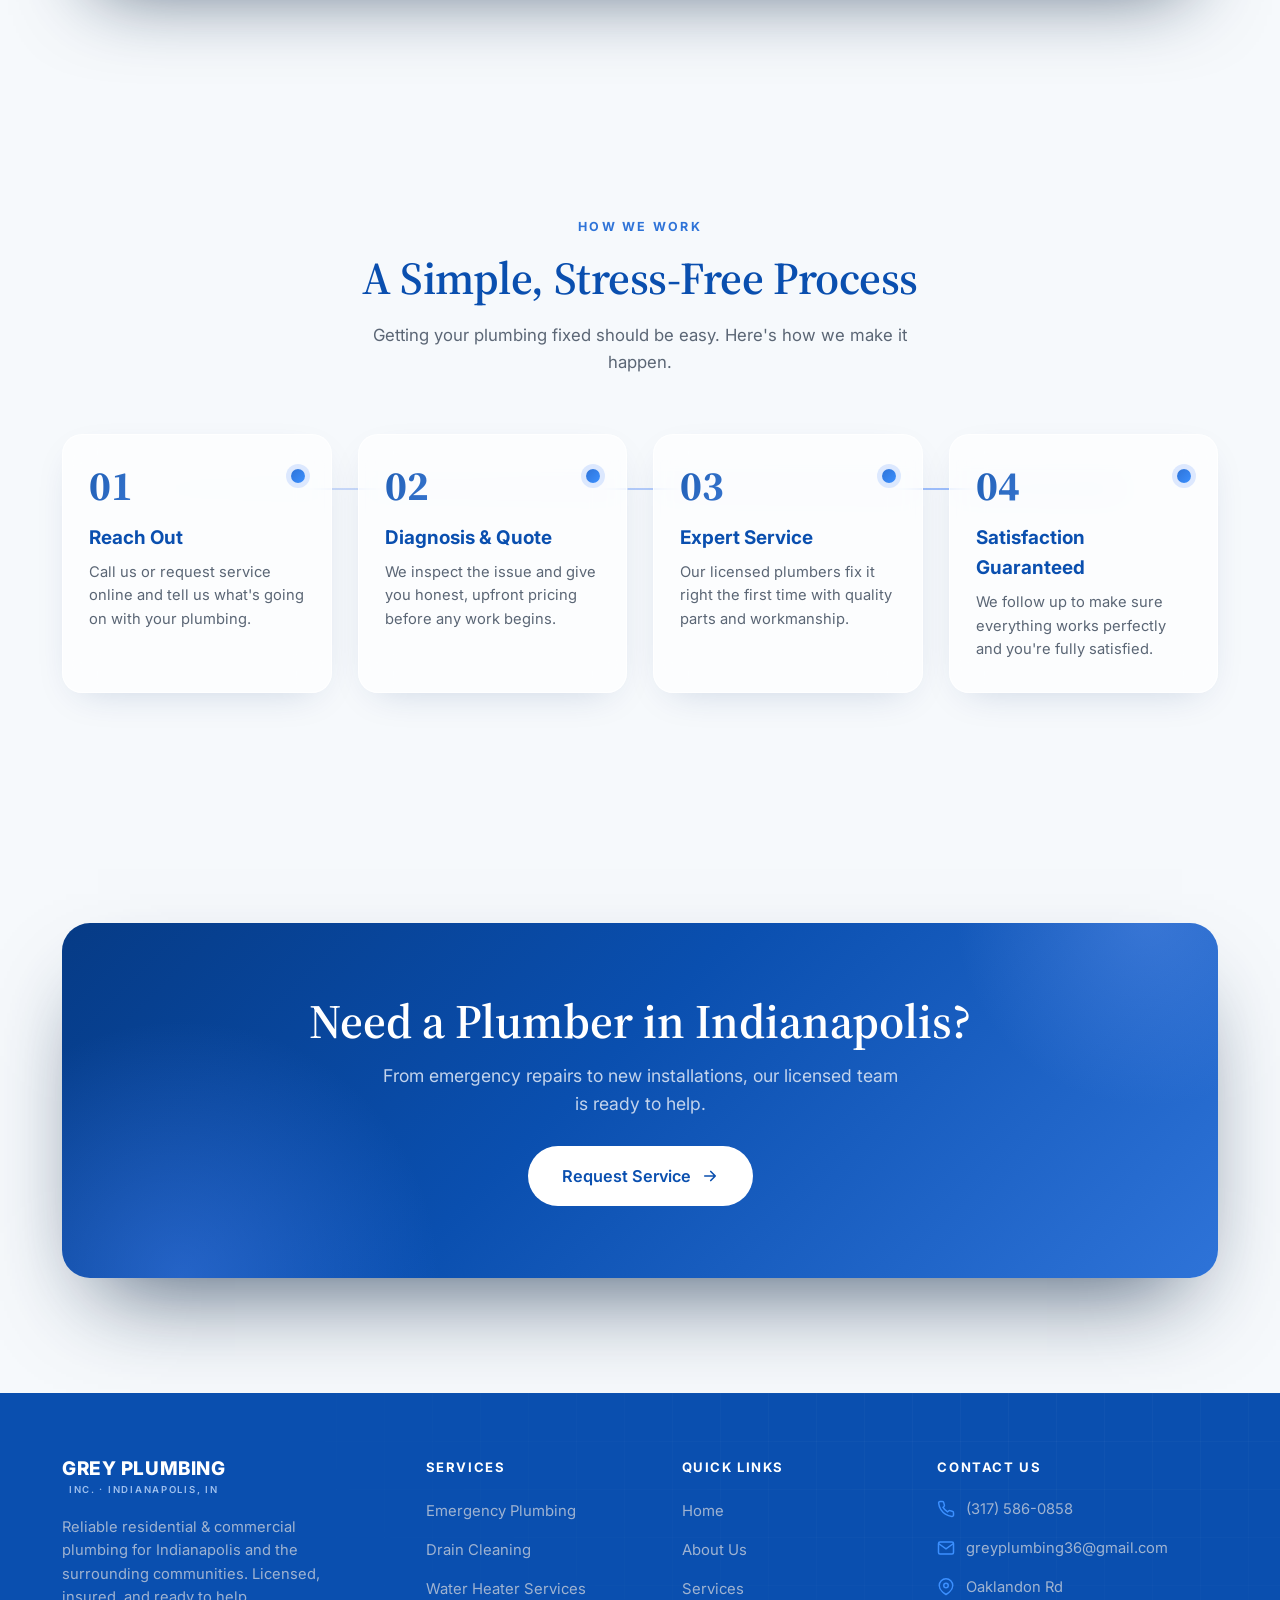
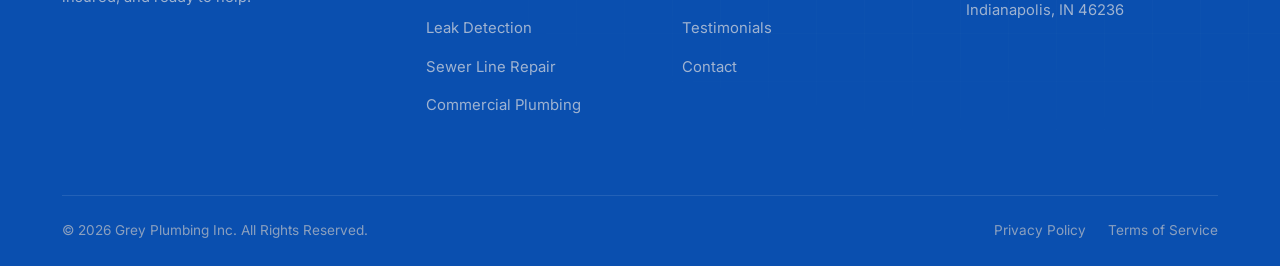
==== commit a1f687b7: "Rename live site to grey-plumbing and add real contact details - Point all canonical/OG/Twitter/sche" ====
--- a/about.html
+++ b/about.html
@@ -9,18 +9,18 @@
   <meta name="keywords" content="about Grey Plumbing, Indianapolis plumber, licensed insured plumber Indianapolis, local plumbing company" />
   <meta name="author" content="Grey Plumbing Inc." />
   <meta name="theme-color" content="#0A4FAF" />
-  <link rel="canonical" href="https://zjhunter29.github.io/innovative-cpa/about.html" />
+  <link rel="canonical" href="https://zjhunter29.github.io/grey-plumbing/about.html" />
 
   <meta property="og:type" content="website" />
   <meta property="og:title" content="About | Grey Plumbing Inc." />
   <meta property="og:description" content="A locally owned, licensed and insured Indianapolis plumbing company built on quality workmanship and customer-first service." />
   <meta property="og:site_name" content="Grey Plumbing Inc." />
-  <meta property="og:url" content="https://zjhunter29.github.io/innovative-cpa/about.html" />
-  <meta property="og:image" content="https://zjhunter29.github.io/innovative-cpa/logo.jpg" />
+  <meta property="og:url" content="https://zjhunter29.github.io/grey-plumbing/about.html" />
+  <meta property="og:image" content="https://zjhunter29.github.io/grey-plumbing/logo.jpg" />
   <meta name="twitter:card" content="summary_large_image" />
   <meta name="twitter:title" content="About | Grey Plumbing Inc." />
   <meta name="twitter:description" content="Indianapolis's dependable, locally owned plumbing partner." />
-  <meta name="twitter:image" content="https://zjhunter29.github.io/innovative-cpa/logo.jpg" />
+  <meta name="twitter:image" content="https://zjhunter29.github.io/grey-plumbing/logo.jpg" />
 
   <link rel="icon" href="logo.jpg" />
 
@@ -242,9 +242,9 @@
 
         <div class="fcol">
           <h5>Contact Us</h5>
-          <div class="ci"><svg viewBox="0 0 24 24" fill="none" stroke="currentColor" stroke-width="2"><path d="M22 16.9v3a2 2 0 0 1-2.2 2 19.8 19.8 0 0 1-8.6-3 19.5 19.5 0 0 1-6-6 19.8 19.8 0 0 1-3-8.6A2 2 0 0 1 4.1 2h3a2 2 0 0 1 2 1.7c.1 1 .4 1.9.7 2.8a2 2 0 0 1-.5 2.1L8.1 9.9a16 16 0 0 0 6 6l1.3-1.2a2 2 0 0 1 2.1-.5c.9.3 1.8.6 2.8.7a2 2 0 0 1 1.7 2z"/></svg><a href="tel:+13175550123">(317) 555-0123</a></div>
-          <div class="ci"><svg viewBox="0 0 24 24" fill="none" stroke="currentColor" stroke-width="2"><rect x="2" y="4" width="20" height="16" rx="2"/><path d="m22 6-10 7L2 6"/></svg><a href="mailto:service@greyplumbinginc.com">service@greyplumbinginc.com</a></div>
-          <div class="ci"><svg viewBox="0 0 24 24" fill="none" stroke="currentColor" stroke-width="2"><path d="M21 10c0 7-9 12-9 12s-9-5-9-12a9 9 0 0 1 18 0z"/><circle cx="12" cy="10" r="3"/></svg><span>Indianapolis, IN<br />&amp; surrounding communities</span></div>
+          <div class="ci"><svg viewBox="0 0 24 24" fill="none" stroke="currentColor" stroke-width="2"><path d="M22 16.9v3a2 2 0 0 1-2.2 2 19.8 19.8 0 0 1-8.6-3 19.5 19.5 0 0 1-6-6 19.8 19.8 0 0 1-3-8.6A2 2 0 0 1 4.1 2h3a2 2 0 0 1 2 1.7c.1 1 .4 1.9.7 2.8a2 2 0 0 1-.5 2.1L8.1 9.9a16 16 0 0 0 6 6l1.3-1.2a2 2 0 0 1 2.1-.5c.9.3 1.8.6 2.8.7a2 2 0 0 1 1.7 2z"/></svg><a href="tel:+13175860858">(317) 586-0858</a></div>
+          <div class="ci"><svg viewBox="0 0 24 24" fill="none" stroke="currentColor" stroke-width="2"><rect x="2" y="4" width="20" height="16" rx="2"/><path d="m22 6-10 7L2 6"/></svg><a href="mailto:greyplumbing36@gmail.com">greyplumbing36@gmail.com</a></div>
+          <div class="ci"><svg viewBox="0 0 24 24" fill="none" stroke="currentColor" stroke-width="2"><path d="M21 10c0 7-9 12-9 12s-9-5-9-12a9 9 0 0 1 18 0z"/><circle cx="12" cy="10" r="3"/></svg><span>Oaklandon Rd<br />Indianapolis, IN 46236</span></div>
         </div>
       </div>
 
